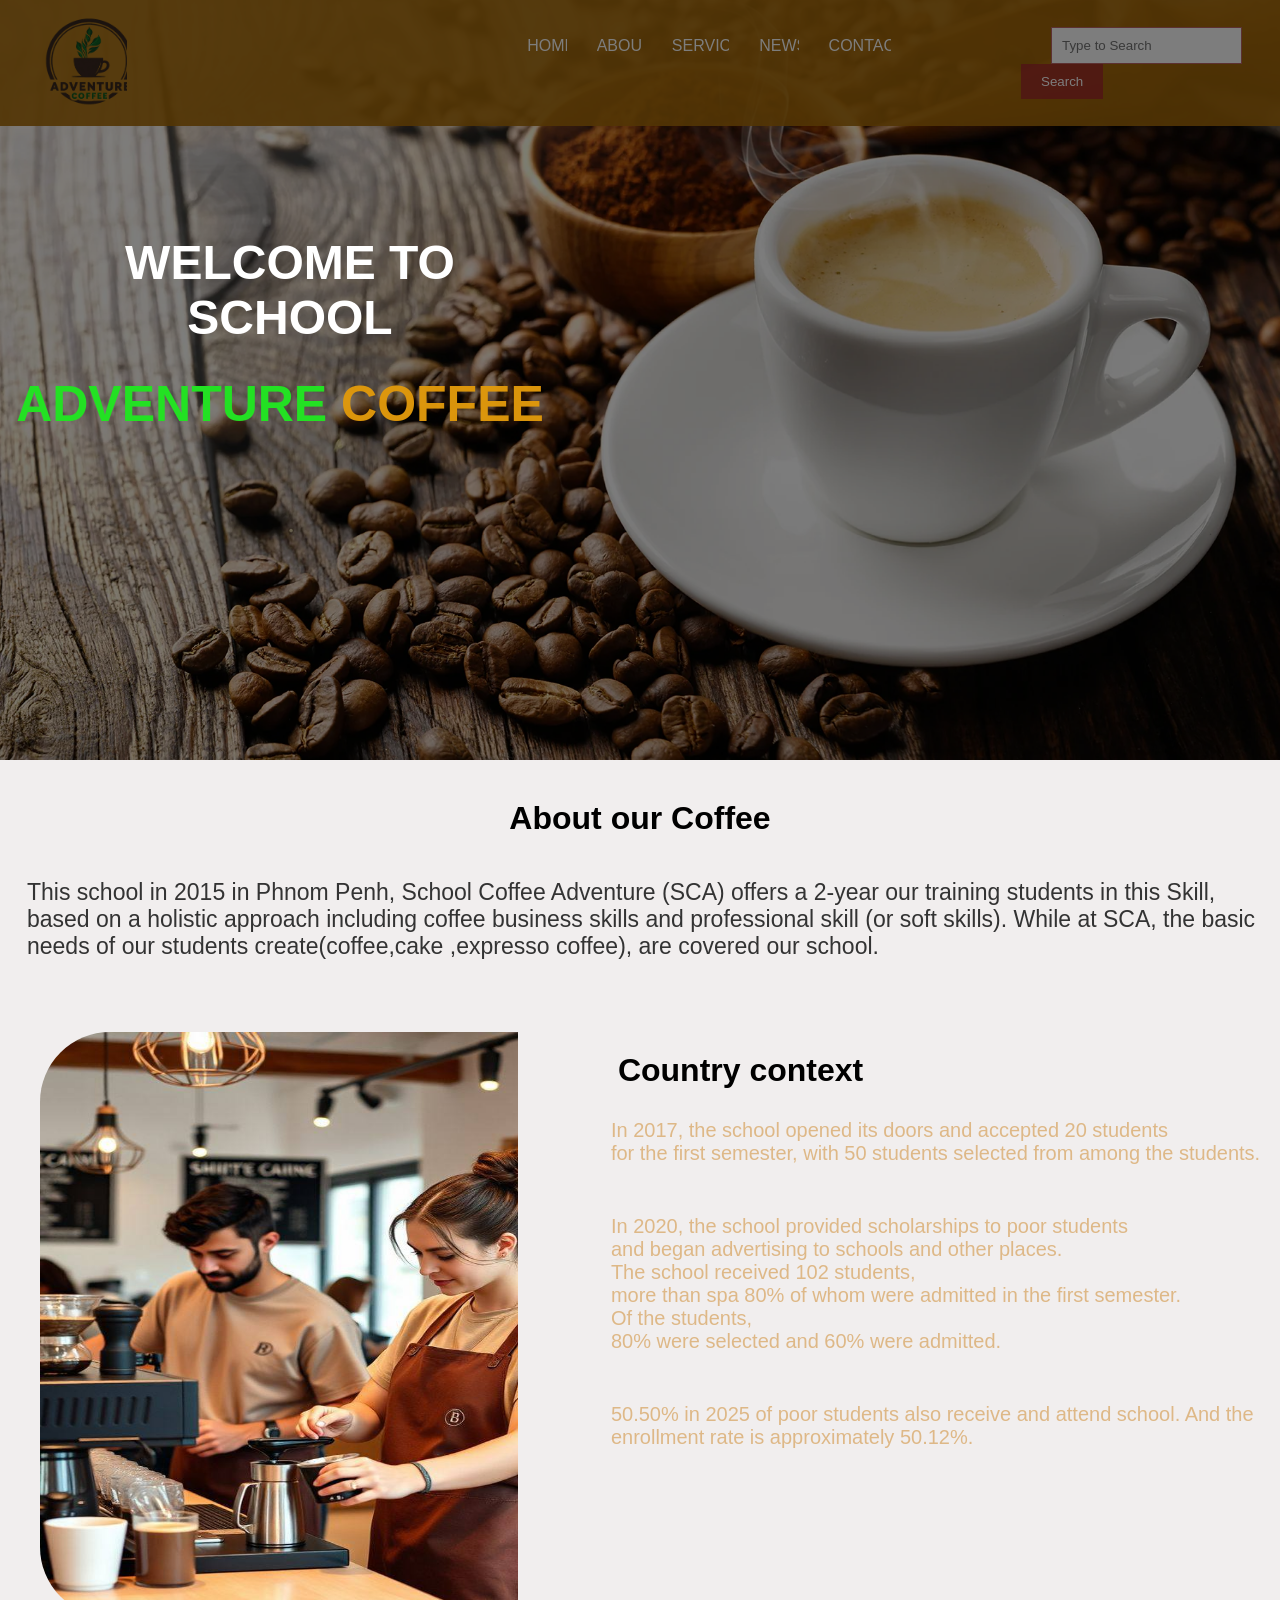
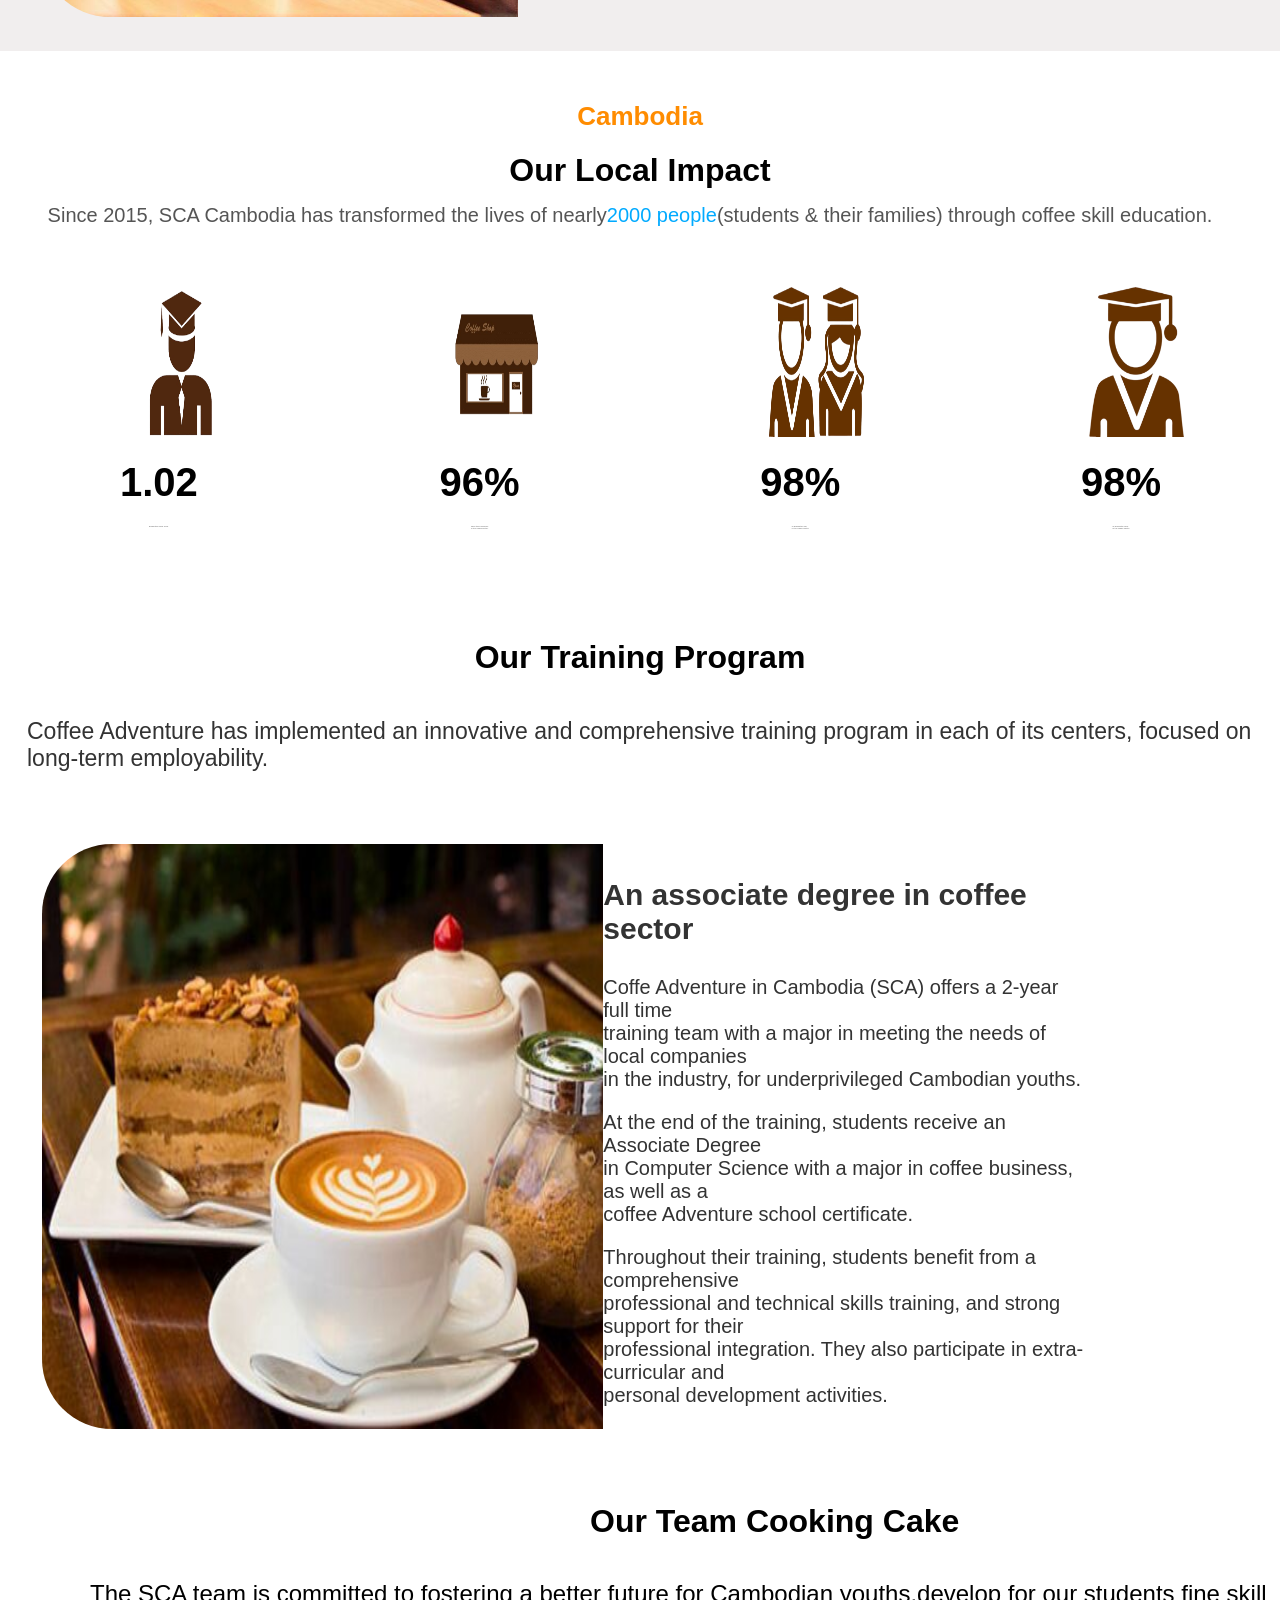
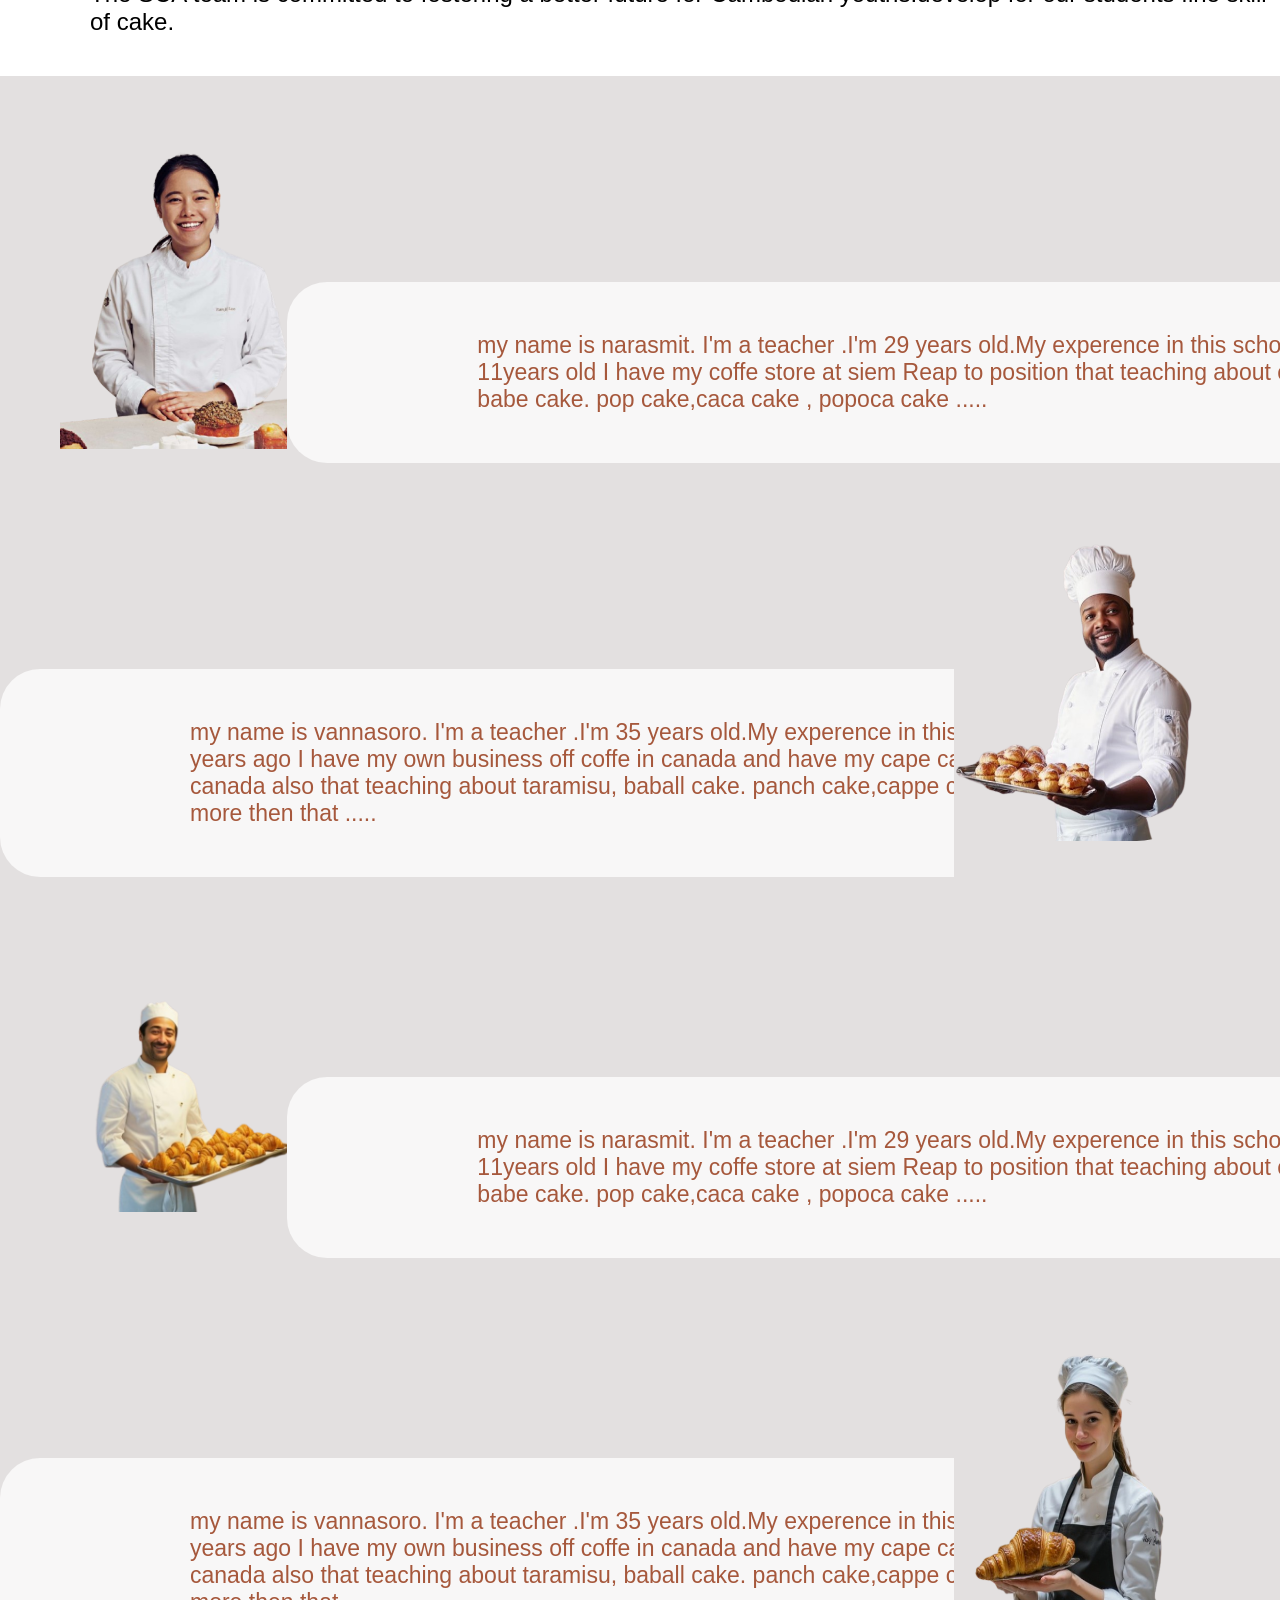
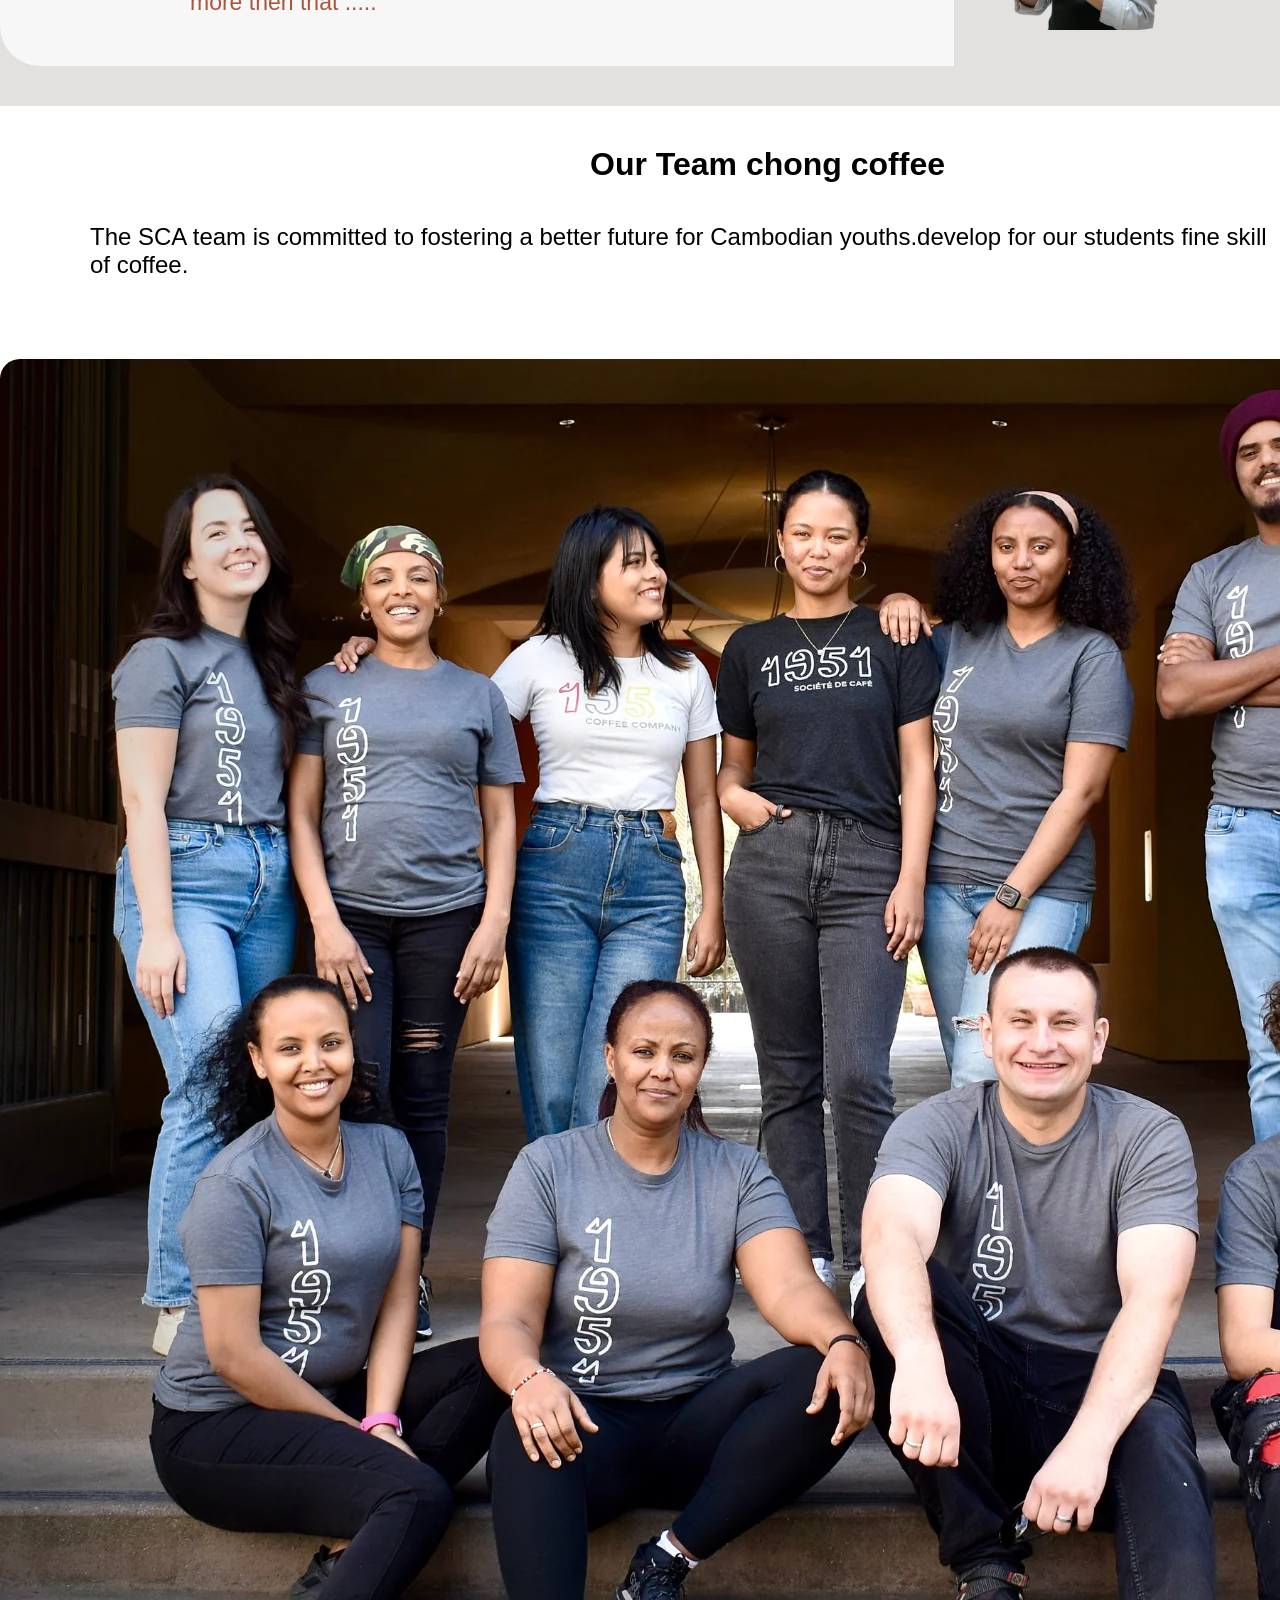
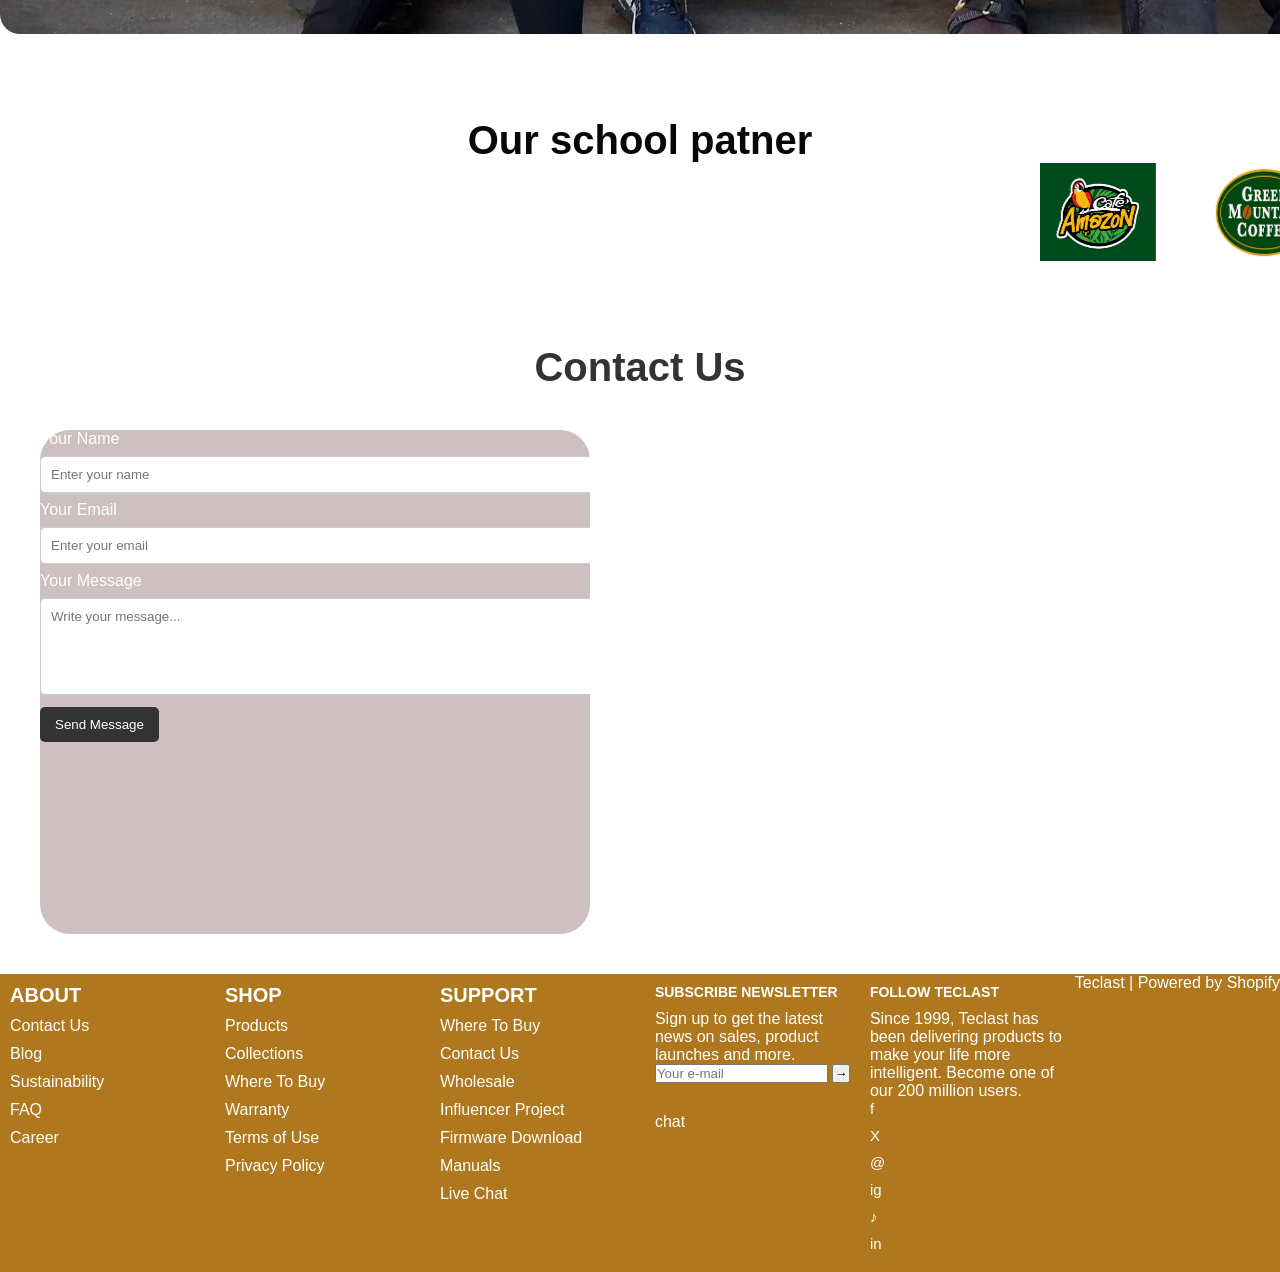
==== index.html @ 0725e634 "hello" ====
<!DOCTYPE html>
<html lang="en">

<head>
    <title>HOME</title>
    <link rel="stylesheet" href="/css/accessories.css">
    <link href='./css/style.css' rel='stylesheet'>
    <link rel="stylesheet" href="./css/style.css">
</head>

<body>
    <div class="head-container">
        <div class="head-one">
            <img src="./img/download (2).png" alt="TecLast Logo">
        </div>
        <div class="head-two">
            <div class="a">
                <a href="/index.html">HOME</a>
                <a href="/about.html">ABOUT</a>
                <a href="/service.html">SERVICE</a>
                <a href="/suport.html">NEWS</a>
                <a href="/about-us.html">CONTACT</a>

            </div>
            <div class="all">
                <div class="search">
                    <input type="text" placeholder="Type to Search">
                    <button>Search</button>
                </div>
            </div>
        </div>

        <div class="head-three">
            <i class='bx bx-search'></i>
        </div>
    </div>
    <div class="main-container">
        <div class="inchs">
            <div class="paragraph">
                <div class="school">
                    <h3>WELCOME TO SCHOOL</h3>
                </div>
                <div class="adventure">
                    <h3 style="font-size: 99.99%;">ADVENTURE <span
                            style="color: rgba(223, 152, 11, 0.974);">COFFEE</span>
                        
                        </h3>
                </div>

            </div>

        </div>

    </div>
    </div>
    <div class="body-containers">

    </div>
    <div class="body-two">
        <div class="body-image">

            <div class="control">
                <div class="plus">
                    <h1>About our Coffee</h1>
                </div>
                <div class="text-main">
                    <p>This school in 2015 in Phnom Penh, School Coffee Adventure (SCA) offers a 2-year our
                        training students in this Skill, based on a holistic approach including coffee business
                        skills and
                        professional skill (or soft skills). While at SCA, the basic needs of our students
                        create(coffee,cake ,expresso coffee), are covered our school.</p>
                </div>
                <div class="all-text">
                    <div class="control-pic">

                        <img src="./img/coffee.jpg" alt="">
                    </div>
                    <div class="text-left">
                        <h1>Country context</h1>
                        <p>In 2017, the school opened its doors and accepted 20 students <br>for the first semester,
                            with 50 students selected from among the students.</p>
                        <div class="text-1">
                            <p>In 2020, the school provided scholarships to poor students <br>and began advertising
                                to schools and other places. <br> The school received 102 students,<br> more than
                                spa 80% of whom were admitted in the first semester. <br> Of the students, <br> 80%
                                were selected and 60% were admitted.</p>
                        </div>
                        <div class="text-2">
                            <p>50.50% in 2025 of poor students also receive and attend school. And the enrollment
                                rate is approximately 50.12%.</p>
                        </div>
                    </div>

                </div>

            </div>
        </div>

    </div>
    <div class="impact-section">

        <h2>Cambodia</h2>
        <h1>Our Local Impact</h1>
        <p>Since 2015, SCA Cambodia has transformed the lives of nearly <span style="color:#00aaff;">2000
                people</span>
            (students & their families) through coffee skill education.</p>

        <div class="impact-grid">
            <div class="impact-box">
                <img src="./img/image.png" alt="Graduates">
                <h3>1.02</h3>
                <p>graduates since 2015.</p>
            </div>

            <div class="impact-box">

                <img src="./img/image copy.png" alt="IT">
                <h3>96%</h3>
                <p> open their business <br> in the coffee sector.</p>
            </div>
            <div class="impact-box">
                <img src="./img/image copy 3.png" alt="IT">
                <h3>98%</h3>
                <p>of graduates skill <br> in the coffee sector.</p>
            </div>
            <div class="impact-box">
                <img src="./img/image copy 4.png" alt="IT">
                <h3>98%</h3>
                <p>of graduates work <br> in the coffee sector.</p>
            </div>




        </div>

    </div>

    <div class="body-image">

        <div class="control">
            <div class="plus">
                <h1>Our Training Program</h1>
            </div>
            <div class="text-main">
                <p>Coffee Adventure has implemented an innovative and comprehensive training
                    program in each of its centers, focused on long-term employability.</p>
            </div>
            <div class="all-text">
                <div class="control-pic">

                    <img src="./img/image copy 5.png" alt="">
                </div>
                <div class="text-lef">
                    <h1>An associate degree in coffee sector</h1>
                    <p>Coffe Adventure in Cambodia (SCA) offers a 2-year full time <br> training team with a major in
                        meeting the needs of local companies <br> in the industry, for underprivileged Cambodian youths.
                    </p>
                    <div class="text-1">
                        <p>At the end of the training, students receive an Associate Degree <br> in Computer Science
                            with a major in coffee business, as well as a <br>coffee Adventure school certificate.</p>
                    </div>
                    <div class="text-2">
                        <p>Throughout their training, students benefit from a comprehensive <br> professional and
                            technical skills training, and strong support for their <br> professional integration. They
                            also participate in extra-curricular and <br> personal development activities.</p>
                    </div>
                </div>

            </div>

        </div>
    </div>
    <div class="section">

        <div class="ttt">
            <h1>Our Team Cooking Cake</h1>

            <p>The SCA team is committed to fostering a better future for Cambodian youths.develop for our students fine
                skill of cake.</p>
        </div>
    </div>

    <div class="all-team-1">

        <div class="section">
            <div class="img-wrapper">
                <img src="./img/image copy 7.png" alt="">
            </div>
            <div class="text-wrapper">
                <p>
                    my name is narasmit. I'm a teacher .I'm 29 years old.My experence in this school is 11years old I
                    have my coffe store at siem Reap to position that teaching about caramell, babe cake. pop cake,caca
                    cake , popoca cake .....
            </div>
        </div>

        <div class="section reverse">
            <div class="img-wrappr">
                <img src="./img/image copy 6.png" alt="">
            </div>
            <div class="text-wrapper">
                <p>
                    my name is vannasoro. I'm a teacher .I'm 35 years old.My experence in this school is 10 years ago I
                    have my own business off coffe in canada and have my cape cake shop in canada also that teaching
                    about taramisu, baball cake. panch cake,cappe cake ,and more then that .....
            </div>
        </div>
        <div class="section">
            <div class="img-wrapper">
                <img src="./img/image copy 9.png" alt="">
            </div>
            <div class="text-wrapper">
                <p>
                    my name is narasmit. I'm a teacher .I'm 29 years old.My experence in this school is 11years old I
                    have my coffe store at siem Reap to position that teaching about caramell, babe cake. pop cake,caca
                    cake , popoca cake .....
            </div>
        </div>

        <div class="section reverse">
            <div class="img-wrappr">
                <img src="./img/image copy 11.png" alt="">
            </div>
            <div class="text-wrapper">
                <p>
                    my name is vannasoro. I'm a teacher .I'm 35 years old.My experence in this school is 10 years ago I
                    have my own business off coffe in canada and have my cape cake shop in canada also that teaching
                    about taramisu, baball cake. panch cake,cappe cake ,and more then that .....
            </div>
        </div>

    </div>
    <div class="section">

        <div class="ttt">
            <h1>Our Team chong coffee</h1>

            <p>The SCA team is committed to fostering a better future for Cambodian youths.develop for our students fine
                skill of coffee.</p>
        </div>

    </div>

    <div class="impact-bo">
        <img src="./img/image copy 17.png" alt="Salary">

    </div>
    <div class="caption">
        <h1>Our school patner</h1>
        <marquee direction="left" scrollamount="5" behavior="scroll">
           <div class="image">

               <img src="./img/amazon logo.png" alt="">
               <img src="./img/green.png" alt="">
               <img src="./img/gavalia.png" alt="">
               <img src="./img/costa logo.png" alt="">
               <img src="./img/comunity.png" alt="">
               <img src="./img/fresh.png" alt="">
               <img src="./img/nast coffee.png" alt="">
               <img src="./img/logo star b.png" alt="">
           </div>
        </marquee>
        <div class="contact">

            <h1>Contact Us</h1>
            <div class="contact-container">

                <!-- Contact Form -->
                <form>
                    <label for="name">Your Name</label>
                    <input type="text" id="name" placeholder="Enter your name" required>

                    <label for="email">Your Email</label>
                    <input type="email" id="email" placeholder="Enter your email" required>

                    <label for="message">Your Message</label>
                    <textarea id="message" rows="5" placeholder="Write your message..." required></textarea>

                    <button type="submit">Send Message</button>
                    
                </form>
                <div class="map">
                        <iframe
                            src="https://www.google.com/maps/embed?pb=!1m18!1m12!1m3!1d3902.599874508468!2d104.88853591533453!3d11.556373091787085!2m3!1f0!2f0!3f0!3m2!1i1024!2i768!4f13.1!3m3!1m2!1s0x3109513ffbbf69ad%3A0x3b9b1f0c33e60e61!2sPhnom%20Penh%2C%20Cambodia!5e0!3m2!1sen!2skh!4v1696000000000!5m2!1sen!2skh"
                            allowfullscreen="" loading="lazy">
                        </iframe>
                    </div>

                <!-- Google Map -->

            </div>
        </div>
        

        <!-- Footer -->
        <footer class="footer">
            <div class="footer-column">
                <h3 style="font-size: 20px;">ABOUT</h3>
                <a href="#" style="font-size: 16px;">Contact Us</a>
                <a href="#" style="font-size: 16px;">Blog</a>
                <a href="#" style="font-size: 16px;">Sustainability</a>
                <a href="#" style="font-size: 16px;">FAQ</a>
                <a href="#" style="font-size: 16px;">Career</a>
            </div>
            <div class="footer-column">
                <h3 style="font-size: 20px;">SHOP</h3>
                <a href="#" style="font-size: 16px;">Products</a>
                <a href="#" style="font-size: 16px;">Collections</a>
                <a href="#" style="font-size: 16px;">Where To Buy</a>
                <a href="#" style="font-size: 16px;">Warranty</a>
                <a href="#" style="font-size: 16px;">Terms of Use</a>
                <a href="#" style="font-size: 16px;">Privacy Policy</a>
            </div>
            <div class="footer-column">
                <h3 style="font-size: 20px;">SUPPORT</h3>
                <a href="#" style="font-size: 16px;">Where To Buy</a>
                <a href="#" style="font-size: 16px;">Contact Us</a>
                <a href="#" style="font-size: 16px;">Wholesale</a>
                <a href="#" style="font-size: 16px;">Influencer Project</a>
                <a href="#" style="font-size: 16px;">Firmware Download</a>
                <a href="#" style="font-size: 16px;">Manuals</a>
                <a href="#" style="font-size: 16px;">Live Chat</a>
            </div>
            <div class="footer-column newsletter">
                <h3>SUBSCRIBE NEWSLETTER</h3>
                <p>Sign up to get the latest news on sales, product launches and more.</p>
                <input type="email" placeholder="Your e-mail">
                <button>→</button>
                <div class="chat-button" style="margin-top: 30px;">chat</div>
            </div>
            <div class="footer-column">
                <h3>FOLLOW TECLAST</h3>
                <p>Since 1999, Teclast has been delivering products to make your life more intelligent. Become one of
                    our
                    200 million users.</p>
                <div class="social-icons">
                    <a href="#">f</a>
                    <a href="#">X</a>
                    <a href="#">@</a>
                    <a href="#">ig</a>
                </div>
                <div class="social-icons">
                    <a href="#">♪</a>
                    <a href="#">in</a>
                </div>
            </div>
            <div class="powered-by">Teclast | Powered by Shopify</div>
        </footer>

    </div>




</body>

</html>
---- css/style.css ----
* {
    margin: 0;
    padding: 0;
    font-family: Arial, Helvetica, sans-serif;
    overflow-x: hidden;
}

body {
    /* height: 600vh; */
    color: #fff;
}

.head-container {
    background-color: rgba(168, 108, 10, 0.918);
    height: 14vh;
    width: 100%;
    display: flex;
    justify-content: space-between;
    align-items: center;
    flex-direction: row;
    position: fixed;
    z-index: 1;
}

.head-one img {
    height: 90px;

    margin-left: 40px;
}

.search {
    /* display: flex;
    justify-content: flex-end; */
    margin-left: 100px;


}

.search input {
    padding: 10px;
    margin-left: 30px;
    border: 1px solid rgba(165, 42, 42, 0.726);
    /* outline: none; */

}

.search button {
    background: rgba(165, 42, 42, 0.815);
    border: none;
    padding: 10px 20px;
    cursor: pointer;
    color: white;

}


.head-two {
    /* margin-right: 200px; */
    display: flex;
    justify-content: center;

}

.a {
    display: flex;
    justify-content: center;
    margin-top: 10px;
    margin-left: 400px;


}

.head-two a {
    text-decoration: none;
    margin-right: 30px;
    color: white;
    font-size: 16px;
    display: flex;

}


.main-container {
    background: url('/img/image\ copy\ 2.png') no-repeat center center/cover;
    height: 17%;
    display: flex;
    flex-direction: column;
    justify-content: center;
    align-items: center;
    color: white;
    text-align: center;
    position: relative;
}

.main-container::before {
    content: '';
    position: absolute;
    top: 0;
    left: 0;
    width: 100%;
    height: 100%;
    background-color: rgba(0, 0, 0, 0.508);
    /* Dark overlay with 50% opacity */
    z-index: 1;
}

.main-container>* {
    position: relative;
    z-index: 2;
    /* Ensure text stays above the overlay */
}

.adventure {

    color: rgb(35, 225, 35);
    margin-bottom: 300px;
    margin-right: 45pc;
}

.school h3 {
    color: white;
    padding: 30px;
    margin-right: 700px;
    margin-top: 16%;
    font-size: 48px;
}

.plus h1 {
    color: black;
    display: flex;
    justify-content: center;
    padding: 40px;
}

.control-pic img {
    margin-left: 2%;
}

.text-main {
    font-size: 20px;
    color: #333;
    margin-left: 25px;
    padding: 2px;
    display: flex;
    justify-content: center;
    font-size: 23px;
}

.all-text {
    display: flex;
    justify-content: space-between;

}


.body-containers {
    color: rgb(170, 43, 43);
    display: flex;
    justify-content: center;
    align-items: center;
    flex-direction: column;
    background-color: #b9afa781;
}

/*  */

.inchs {
    font-size: 50px;
    font-weight: bold;
    margin-bottom: 3vh;
}

.body-two {
    display: flex;
    gap: 30px;
    width: 100%;
    background-color: rgb(241, 238, 238);

}

.body-image img {
    height: 65vh;
    width: 70vh;
    padding: 30px;
    margin-right: 60px;
    border-radius: 100px;

}

.all-text {
    margin-top: 40px;
}

.text-left {
    margin-top: 50px;
}

.text-left p {
    color: burlywood;
    display: flex;
    margin-left: 93px;
    margin-top: 30px;
    font-size: 20px;
}

.text-left h1 {
    color: black;
    margin-left: 100px;
}

.text-1 {
    margin-top: 20px;
}

.text-2 {
    margin-top: 20px;
}

h2 {
    text-align: center;
    font-size: 28px;
    font-weight: bold;
    color: #c49b63;
    margin-bottom: 30px;
}

.impact-box img {
    width: 40%;
    height: 150px;
    margin-left: 87px;
    margin-top: 40px;


}

.impact-section {
    padding: 50px 20px;
}

.impact-section h2 {
    color: #ff8c00;
    font-size: 26px;
    margin-bottom: 5px;
}

.impact-section h1 {
    font-size: 32px;
    margin-bottom: 15px;
    color: black;
    display: flex;
    justify-content: center;
    margin-top: 20px;
}

.impact-section p {
    display: flex;
    justify-content: center;
    color: #555;
    font-size: 20px;
    margin-top: 10px;
    margin-right: 20px;
}

.impact-grid {
    display: grid;
    grid-template-columns: repeat(auto-fit, minmax(180px, 1fr));
    gap: 43px;

}


.impact-box {
    padding: 20px;
}

/* .impact-box img {
    width: 40px;
    margin-bottom: 10px;
} */

.impact-box h3 {
    font-size: 70px;
    margin: 0;
    color: black;
    font-size: 40px;
    display: flex;
    justify-content: center;
    margin-top: 19px;

}

.impact-box p {

    font-size: 19px;
    color: #666;
    gap: 50%;
    margin-left: 20px;
    font-size: 2px;
    margin-top: 20px;
}

.text-lef {
    /* background-color: black; */
    margin-right: 15%;
    margin-top: 5%;
    color: #333;
    font-size: 20px;
}

.text-lef h1 {

    color: #333;
    font-size: 30px;
    margin-bottom: 30px;

}

.section h1 {
    color: black;
    margin-left: 590px;

}



.ttt p {
    color: black;
    margin-top: 40px;
    font-size: 24px;
    margin-left: 90px;


}

.all-team-1 {
    background-color: #ccc7c78b;
}

.img-wrapper img {
    width: 250px;
    height: 400px;
    margin-left: 40px;
    /* background-color: palevioletred; */
}

.img-wrappr img {
    width: 250px;
    height: 300px;
    margin-right: 90px;
    /* background-color: #800d0d; */
}




.section {
    display: flex;
    align-items: center;
    margin: 40px 0;
    /* default: image left, text right */
}

.section.reverse {
    flex-direction: row-reverse;
}

.section .img-wrapper img {
    flex: 1;
    padding: 20px;

}

.section .img-wrapper img {
    /* max-width: 100%; */
    height: auto;
    display: block;
    border-radius: 8px;
}

.section .text-wrapper p {
    /* flex: 2; */
    padding: 50px;
    padding-left: 190px;
    background-color: rgba(255, 255, 255, 0.741);
    width: 900px;
    border-radius: 40px;
    font-size: 23px;
    margin-top: 160px;
}


.section .text-wrapper p {
    /* margin: 0;
    line-height: 1.5; */
    color: #a6583c;

}

.img-wppr img {

    width: 300px;
    margin-left: 60px;
}

.img-wpper img {
    width: 300px;
}

.wrapper p {
    /* flex: 2; */
    padding: 50px;
    padding-left: 190px;
    /* background-color: rgba(128, 128, 128, 0.281); */
    width: 900px;
    border-radius: 40px;
    font-size: 23px;
    margin-top: 160px;
    color: #a6583c;
}

.img-wrappr img {
    border-radius: 30%;
    width: 80%;
}

.img-wraer img {
    border-radius: 30%;
    width: 60%;
    margin-left: 20px;
}

.img-wraper img {
    border-radius: 30%;
    width: 0%;
    margin-left: 50px;
}


#team-traning-card .card-container {
    display: grid;
    grid-template-columns: repeat(auto-fit, minmax(250px, 1fr));
    gap: 25px;
    max-width: 1100px;
    margin: auto;
}

.card {
    background: #fff;
    border-radius: 16px;
    overflow: hidden;
    box-shadow: 0 5px 15px rgba(0, 0, 0, 0.1);
    text-align: center;
    transition: transform 0.25s ease, box-shadow 0.25s ease;
}


.impact-bo img {
    /* width: 90%; */
    /* height: 5%; */
    /* margin-left: 25%; */
    border-radius: 20px;
    margin-top: 40px;

}

.impact-bo img:hover {

    transform: translateY(-4px);
    box-shadow: 0 10px 25px rgba(0, 0, 0, 0.15);
}

.caption h1 {
    color: #070707;
    font-size: 40px;
    display: flex;
    justify-content: center;
    margin-top: 80px;

}

.caption img {
    width: 170px;
    gap: 0px;

}
.image{
    display: flex;
    gap: 50px;

}

/* Contact Section */

/* Contact Section */
.contact {
    background:white;
    /* padding: 40px 20px; */
    text-align: center;
}

.contact h1 {
    margin-bottom: 40px;
    color: #333;
    
}

.contact-container {
    display: flex;
    flex-wrap: wrap;
    justify-content: center;
    gap: 80px;
    /* max-width: 1000px; */
    margin: auto;
}

/* Contact Form */
.contact form {
    flex: 1;
    min-width: 380px;
    max-width: 550px;
    text-align: left;
    background: #cec0c0;
    border-radius: 30px;
    margin-left: 40px;

}

.contact input,
.contact textarea {
    width: 100%;
    padding: 10px;
    margin: 8px 0;
    border: 1px solid #ccc;
    border-radius: 5px;
}

.contact button {
    background: #333;
    color: #fff;
    padding: 10px 15px;
    border: none;
    border-radius: 5px;
    cursor: pointer;
}

.contact button:hover {
    background: #555;
}

/* Map */
.map {
    flex: 1;
    min-width: 280px;
    /* max-width: 450px; */
}

.map iframe {
    width: 100%;
    height: 500px;
    border: none;
    border-radius: 9px;
}

.footer {
    background-color: rgba(168, 108, 10, 0.918);
    color: #fff;
    margin-top: 40px;
    display: flex;
    justify-content: space-around;
    flex-wrap: wrap;
    font-family: Arial, sans-serif;
}

.footer-column {
    flex: 1;
    min-width: 150px;
    margin: 10px;
}

.footer-column h3 {
    font-size: 14px;
    margin-bottom: 10px;
}

.footer-column a {
    display: block;
    color: #fff;
    text-decoration: none;
    font-size: 15px;
    margin-bottom: 10px;
}

.footer-column a:hover {
    color: #a6583c;
}
---- css/style.css ----
* {
    margin: 0;
    padding: 0;
    font-family: Arial, Helvetica, sans-serif;
    overflow-x: hidden;
}

body {
    /* height: 600vh; */
    color: #fff;
}

.head-container {
    background-color: rgba(168, 108, 10, 0.918);
    height: 14vh;
    width: 100%;
    display: flex;
    justify-content: space-between;
    align-items: center;
    flex-direction: row;
    position: fixed;
    z-index: 1;
}

.head-one img {
    height: 90px;

    margin-left: 40px;
}

.search {
    /* display: flex;
    justify-content: flex-end; */
    margin-left: 100px;


}

.search input {
    padding: 10px;
    margin-left: 30px;
    border: 1px solid rgba(165, 42, 42, 0.726);
    /* outline: none; */

}

.search button {
    background: rgba(165, 42, 42, 0.815);
    border: none;
    padding: 10px 20px;
    cursor: pointer;
    color: white;

}


.head-two {
    /* margin-right: 200px; */
    display: flex;
    justify-content: center;

}

.a {
    display: flex;
    justify-content: center;
    margin-top: 10px;
    margin-left: 400px;


}

.head-two a {
    text-decoration: none;
    margin-right: 30px;
    color: white;
    font-size: 16px;
    display: flex;

}


.main-container {
    background: url('/img/image\ copy\ 2.png') no-repeat center center/cover;
    height: 17%;
    display: flex;
    flex-direction: column;
    justify-content: center;
    align-items: center;
    color: white;
    text-align: center;
    position: relative;
}

.main-container::before {
    content: '';
    position: absolute;
    top: 0;
    left: 0;
    width: 100%;
    height: 100%;
    background-color: rgba(0, 0, 0, 0.508);
    /* Dark overlay with 50% opacity */
    z-index: 1;
}

.main-container>* {
    position: relative;
    z-index: 2;
    /* Ensure text stays above the overlay */
}

.adventure {

    color: rgb(35, 225, 35);
    margin-bottom: 300px;
    margin-right: 45pc;
}

.school h3 {
    color: white;
    padding: 30px;
    margin-right: 700px;
    margin-top: 16%;
    font-size: 48px;
}

.plus h1 {
    color: black;
    display: flex;
    justify-content: center;
    padding: 40px;
}

.control-pic img {
    margin-left: 2%;
}

.text-main {
    font-size: 20px;
    color: #333;
    margin-left: 25px;
    padding: 2px;
    display: flex;
    justify-content: center;
    font-size: 23px;
}

.all-text {
    display: flex;
    justify-content: space-between;

}


.body-containers {
    color: rgb(170, 43, 43);
    display: flex;
    justify-content: center;
    align-items: center;
    flex-direction: column;
    background-color: #b9afa781;
}

/*  */

.inchs {
    font-size: 50px;
    font-weight: bold;
    margin-bottom: 3vh;
}

.body-two {
    display: flex;
    gap: 30px;
    width: 100%;
    background-color: rgb(241, 238, 238);

}

.body-image img {
    height: 65vh;
    width: 70vh;
    padding: 30px;
    margin-right: 60px;
    border-radius: 100px;

}

.all-text {
    margin-top: 40px;
}

.text-left {
    margin-top: 50px;
}

.text-left p {
    color: burlywood;
    display: flex;
    margin-left: 93px;
    margin-top: 30px;
    font-size: 20px;
}

.text-left h1 {
    color: black;
    margin-left: 100px;
}

.text-1 {
    margin-top: 20px;
}

.text-2 {
    margin-top: 20px;
}

h2 {
    text-align: center;
    font-size: 28px;
    font-weight: bold;
    color: #c49b63;
    margin-bottom: 30px;
}

.impact-box img {
    width: 40%;
    height: 150px;
    margin-left: 87px;
    margin-top: 40px;


}

.impact-section {
    padding: 50px 20px;
}

.impact-section h2 {
    color: #ff8c00;
    font-size: 26px;
    margin-bottom: 5px;
}

.impact-section h1 {
    font-size: 32px;
    margin-bottom: 15px;
    color: black;
    display: flex;
    justify-content: center;
    margin-top: 20px;
}

.impact-section p {
    display: flex;
    justify-content: center;
    color: #555;
    font-size: 20px;
    margin-top: 10px;
    margin-right: 20px;
}

.impact-grid {
    display: grid;
    grid-template-columns: repeat(auto-fit, minmax(180px, 1fr));
    gap: 43px;

}


.impact-box {
    padding: 20px;
}

/* .impact-box img {
    width: 40px;
    margin-bottom: 10px;
} */

.impact-box h3 {
    font-size: 70px;
    margin: 0;
    color: black;
    font-size: 40px;
    display: flex;
    justify-content: center;
    margin-top: 19px;

}

.impact-box p {

    font-size: 19px;
    color: #666;
    gap: 50%;
    margin-left: 20px;
    font-size: 2px;
    margin-top: 20px;
}

.text-lef {
    /* background-color: black; */
    margin-right: 15%;
    margin-top: 5%;
    color: #333;
    font-size: 20px;
}

.text-lef h1 {

    color: #333;
    font-size: 30px;
    margin-bottom: 30px;

}

.section h1 {
    color: black;
    margin-left: 590px;

}



.ttt p {
    color: black;
    margin-top: 40px;
    font-size: 24px;
    margin-left: 90px;


}

.all-team-1 {
    background-color: #ccc7c78b;
}

.img-wrapper img {
    width: 250px;
    height: 400px;
    margin-left: 40px;
    /* background-color: palevioletred; */
}

.img-wrappr img {
    width: 250px;
    height: 300px;
    margin-right: 90px;
    /* background-color: #800d0d; */
}




.section {
    display: flex;
    align-items: center;
    margin: 40px 0;
    /* default: image left, text right */
}

.section.reverse {
    flex-direction: row-reverse;
}

.section .img-wrapper img {
    flex: 1;
    padding: 20px;

}

.section .img-wrapper img {
    /* max-width: 100%; */
    height: auto;
    display: block;
    border-radius: 8px;
}

.section .text-wrapper p {
    /* flex: 2; */
    padding: 50px;
    padding-left: 190px;
    background-color: rgba(255, 255, 255, 0.741);
    width: 900px;
    border-radius: 40px;
    font-size: 23px;
    margin-top: 160px;
}


.section .text-wrapper p {
    /* margin: 0;
    line-height: 1.5; */
    color: #a6583c;

}

.img-wppr img {

    width: 300px;
    margin-left: 60px;
}

.img-wpper img {
    width: 300px;
}

.wrapper p {
    /* flex: 2; */
    padding: 50px;
    padding-left: 190px;
    /* background-color: rgba(128, 128, 128, 0.281); */
    width: 900px;
    border-radius: 40px;
    font-size: 23px;
    margin-top: 160px;
    color: #a6583c;
}

.img-wrappr img {
    border-radius: 30%;
    width: 80%;
}

.img-wraer img {
    border-radius: 30%;
    width: 60%;
    margin-left: 20px;
}

.img-wraper img {
    border-radius: 30%;
    width: 0%;
    margin-left: 50px;
}


#team-traning-card .card-container {
    display: grid;
    grid-template-columns: repeat(auto-fit, minmax(250px, 1fr));
    gap: 25px;
    max-width: 1100px;
    margin: auto;
}

.card {
    background: #fff;
    border-radius: 16px;
    overflow: hidden;
    box-shadow: 0 5px 15px rgba(0, 0, 0, 0.1);
    text-align: center;
    transition: transform 0.25s ease, box-shadow 0.25s ease;
}


.impact-bo img {
    /* width: 90%; */
    /* height: 5%; */
    /* margin-left: 25%; */
    border-radius: 20px;
    margin-top: 40px;

}

.impact-bo img:hover {

    transform: translateY(-4px);
    box-shadow: 0 10px 25px rgba(0, 0, 0, 0.15);
}

.caption h1 {
    color: #070707;
    font-size: 40px;
    display: flex;
    justify-content: center;
    margin-top: 80px;

}

.caption img {
    width: 170px;
    gap: 0px;

}
.image{
    display: flex;
    gap: 50px;

}

/* Contact Section */

/* Contact Section */
.contact {
    background:white;
    /* padding: 40px 20px; */
    text-align: center;
}

.contact h1 {
    margin-bottom: 40px;
    color: #333;
    
}

.contact-container {
    display: flex;
    flex-wrap: wrap;
    justify-content: center;
    gap: 80px;
    /* max-width: 1000px; */
    margin: auto;
}

/* Contact Form */
.contact form {
    flex: 1;
    min-width: 380px;
    max-width: 550px;
    text-align: left;
    background: #cec0c0;
    border-radius: 30px;
    margin-left: 40px;

}

.contact input,
.contact textarea {
    width: 100%;
    padding: 10px;
    margin: 8px 0;
    border: 1px solid #ccc;
    border-radius: 5px;
}

.contact button {
    background: #333;
    color: #fff;
    padding: 10px 15px;
    border: none;
    border-radius: 5px;
    cursor: pointer;
}

.contact button:hover {
    background: #555;
}

/* Map */
.map {
    flex: 1;
    min-width: 280px;
    /* max-width: 450px; */
}

.map iframe {
    width: 100%;
    height: 500px;
    border: none;
    border-radius: 9px;
}

.footer {
    background-color: rgba(168, 108, 10, 0.918);
    color: #fff;
    margin-top: 40px;
    display: flex;
    justify-content: space-around;
    flex-wrap: wrap;
    font-family: Arial, sans-serif;
}

.footer-column {
    flex: 1;
    min-width: 150px;
    margin: 10px;
}

.footer-column h3 {
    font-size: 14px;
    margin-bottom: 10px;
}

.footer-column a {
    display: block;
    color: #fff;
    text-decoration: none;
    font-size: 15px;
    margin-bottom: 10px;
}

.footer-column a:hover {
    color: #a6583c;
}
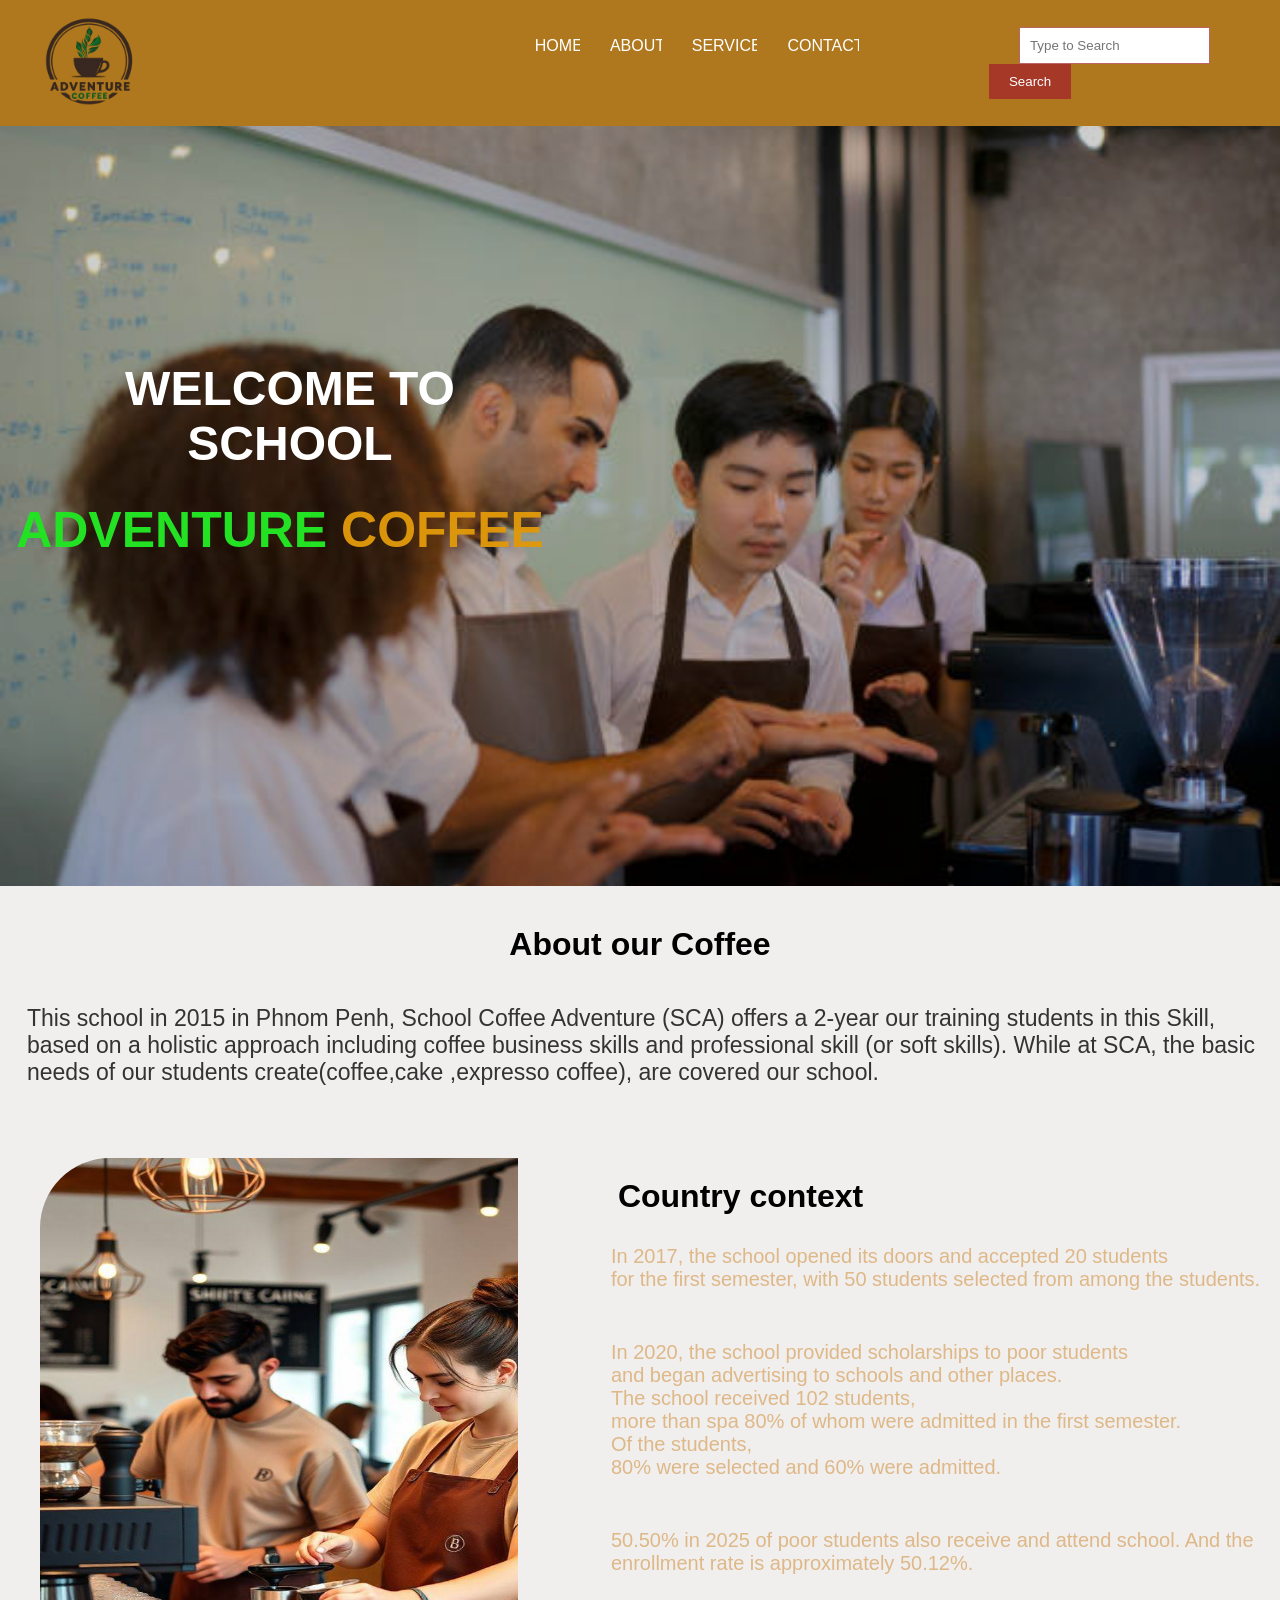
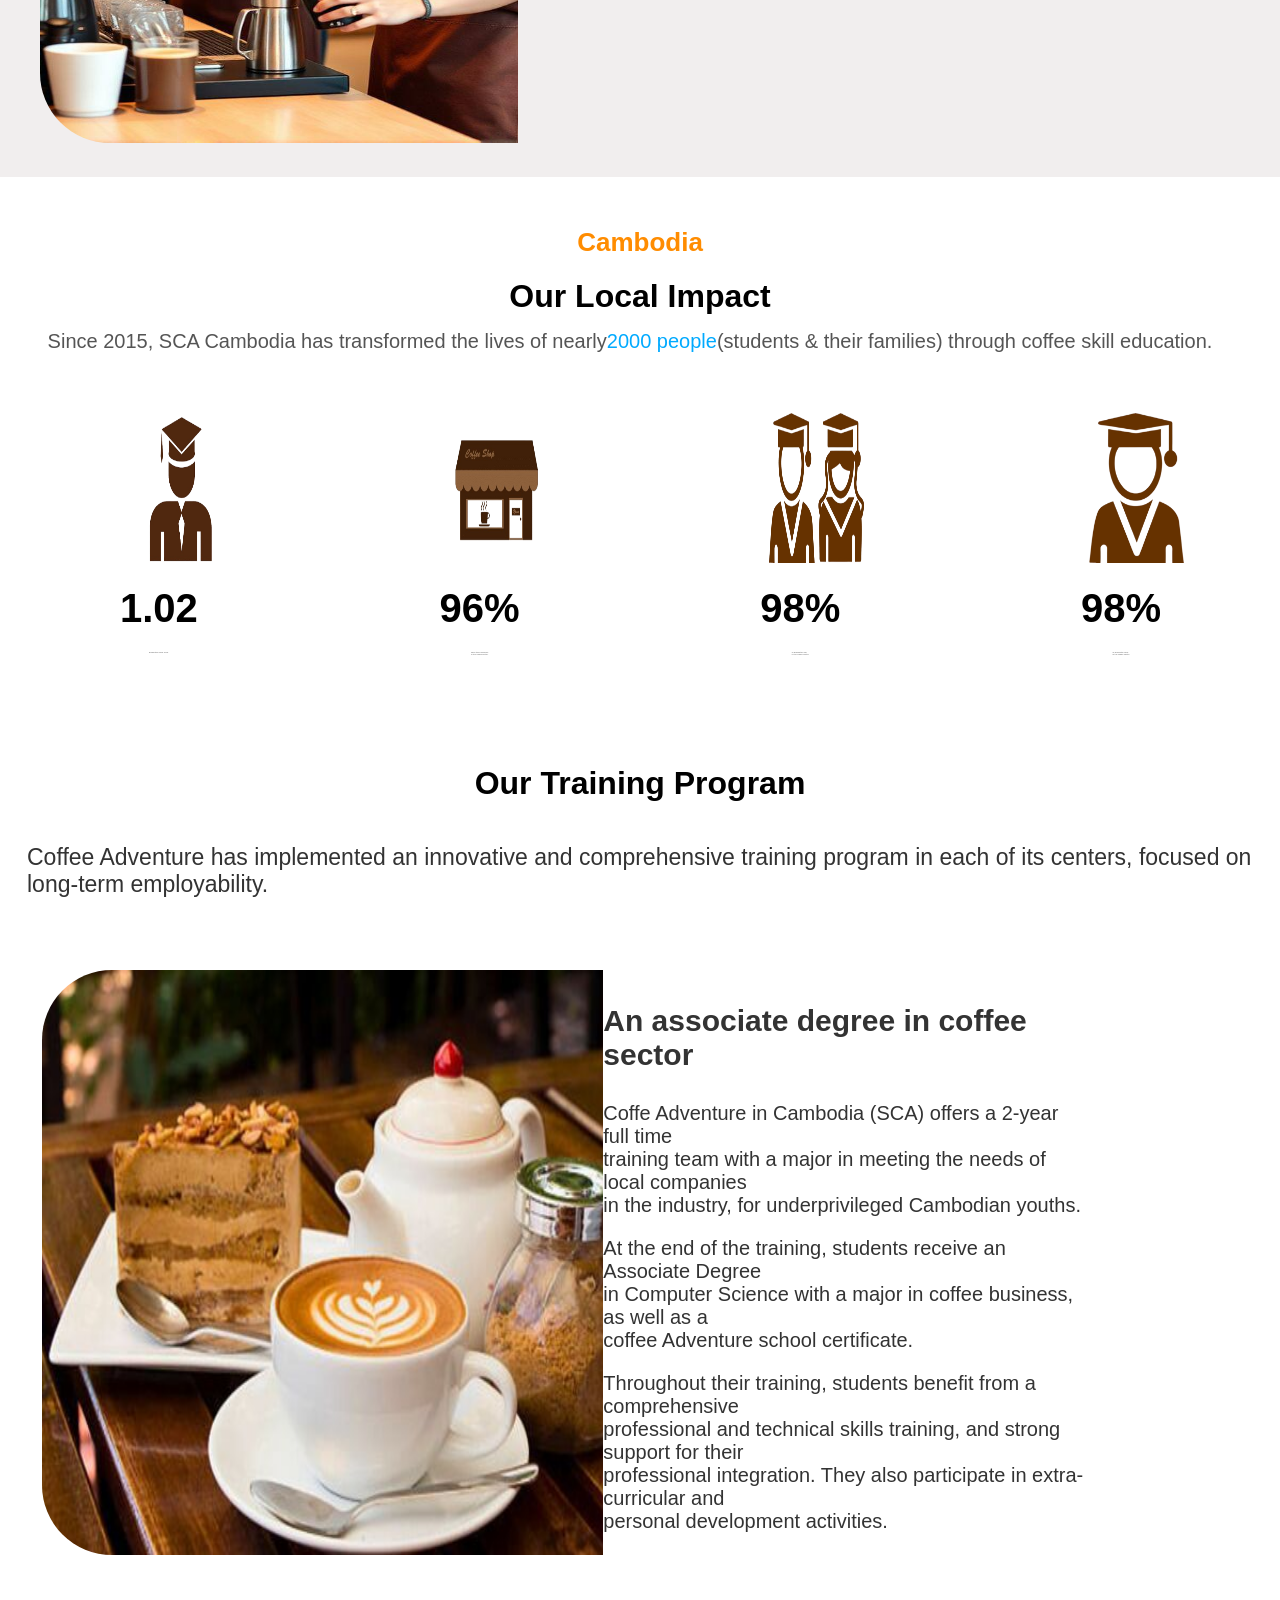
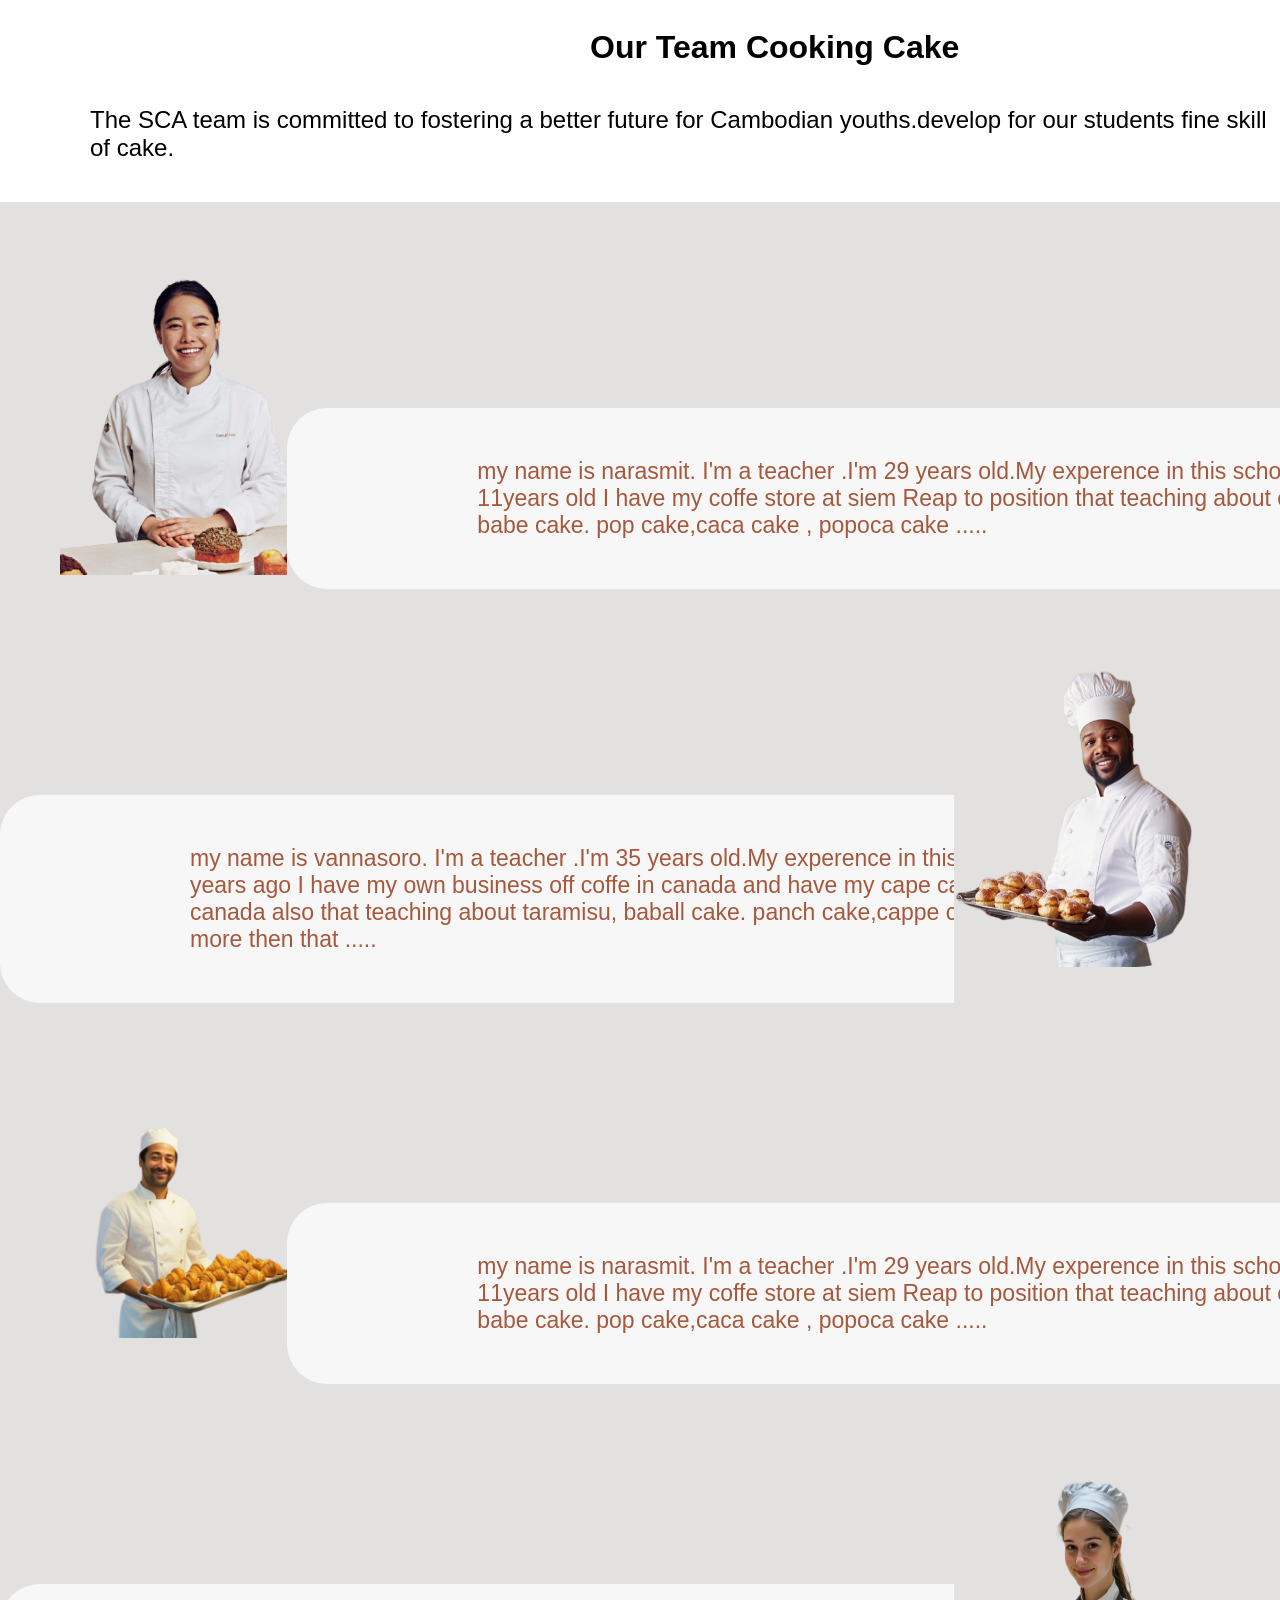
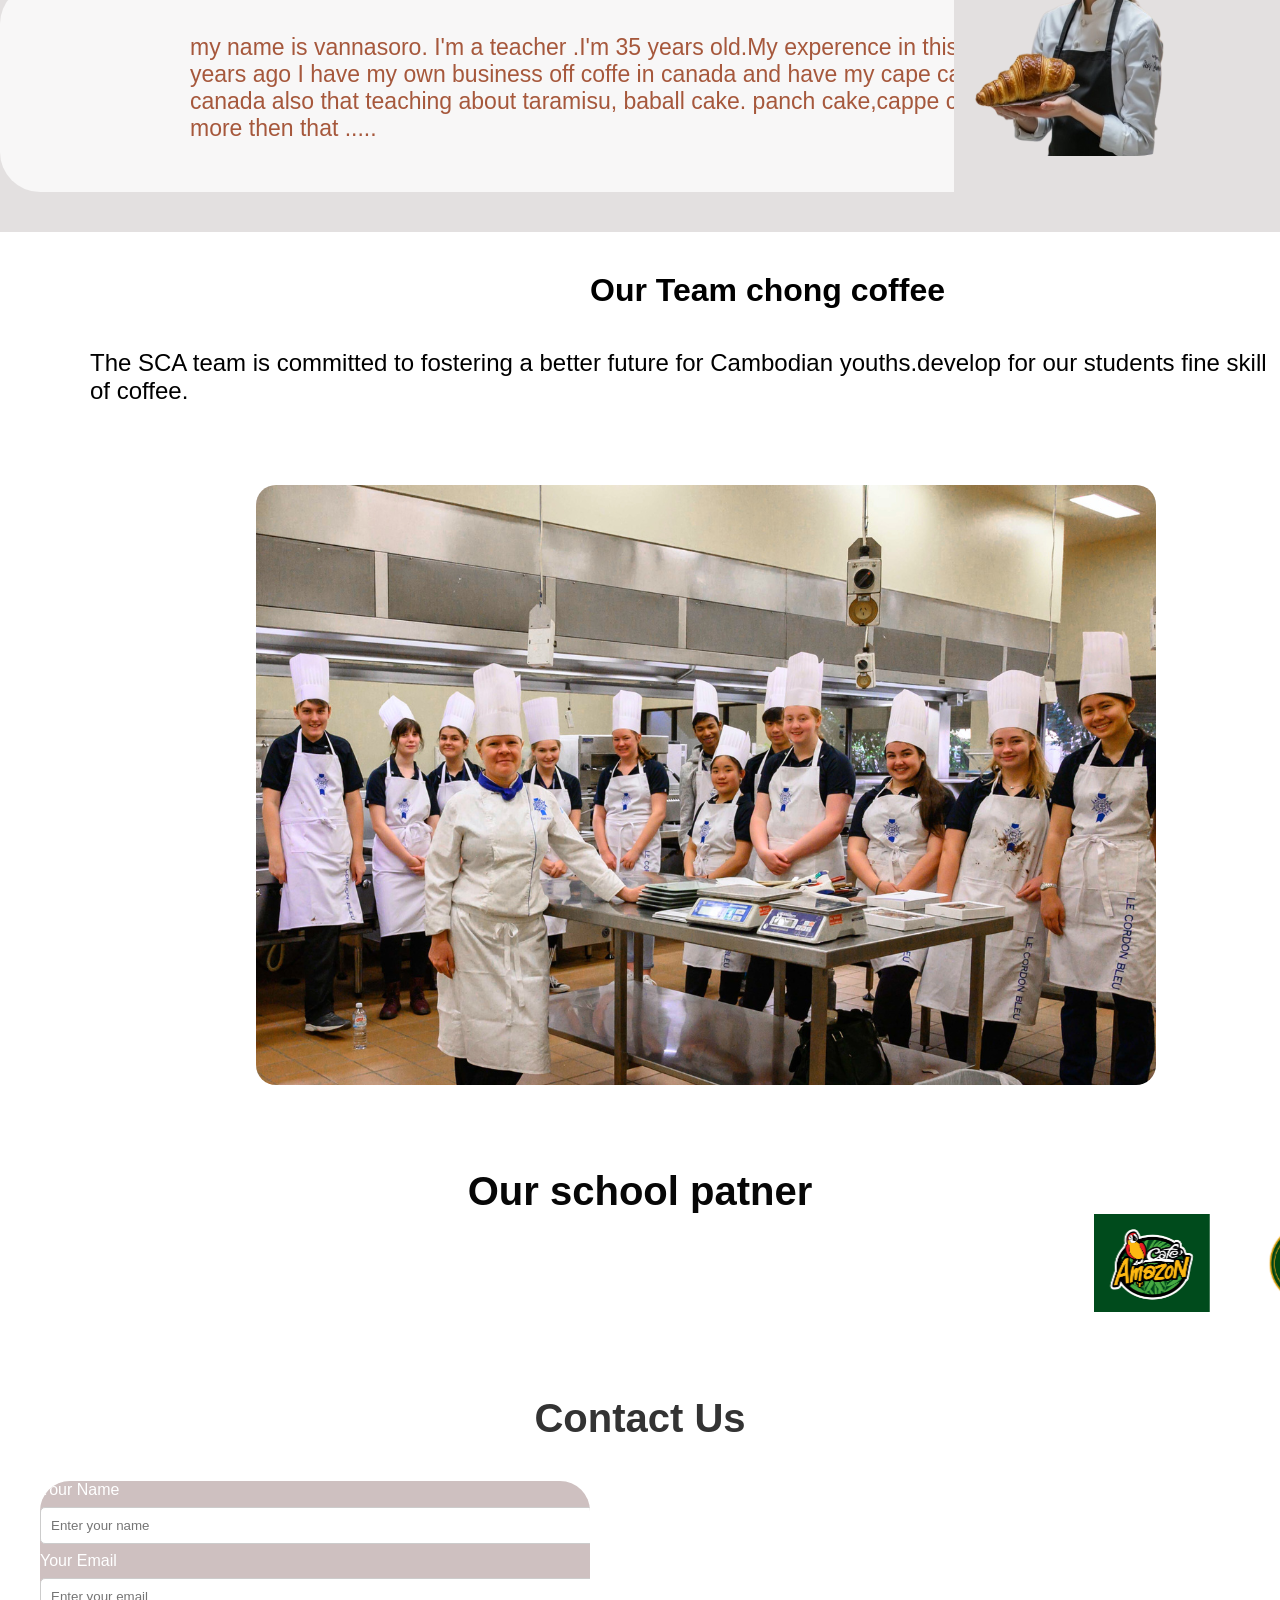
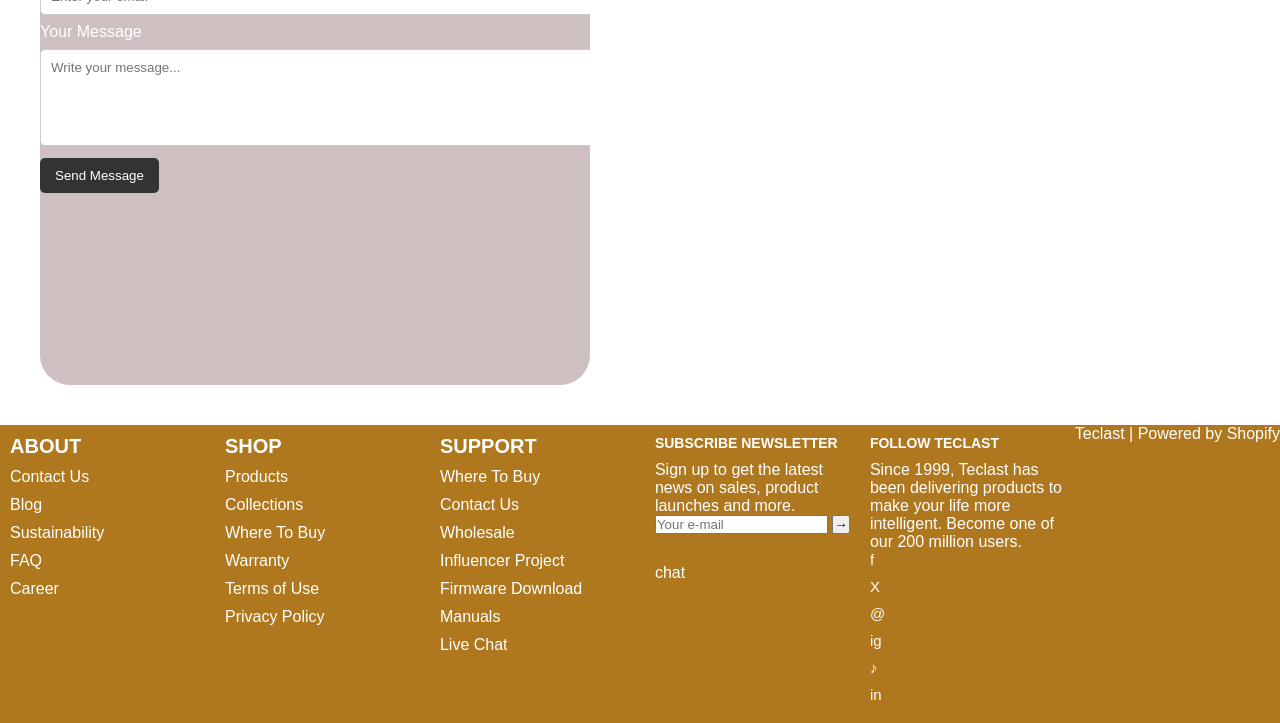
==== commit 76bba59c: "Hello" ====
--- a/index.html
+++ b/index.html
@@ -15,11 +15,10 @@
         </div>
         <div class="head-two">
             <div class="a">
-                <a href="/index.html">HOME</a>
-                <a href="/about.html">ABOUT</a>
-                <a href="/service.html">SERVICE</a>
-                <a href="/suport.html">NEWS</a>
-                <a href="/about-us.html">CONTACT</a>
+                <a href="#">HOME</a>
+                <a href="./about.html">ABOUT</a>
+                <a href="./service.html">SERVICE</a>
+                <a href="./contact.html">CONTACT</a>
 
             </div>
             <div class="all">
--- a/css/style.css
+++ b/css/style.css
@@ -18,8 +18,7 @@
     justify-content: space-between;
     align-items: center;
     flex-direction: row;
-    position: fixed;
-    z-index: 1;
+
 }
 
 .head-one img {
@@ -81,7 +80,7 @@
 
 
 .main-container {
-    background: url('/img/image\ copy\ 2.png') no-repeat center center/cover;
+    background: url(/img/about.tmg/image\ copy\ 7.png) no-repeat center center/cover;
     height: 17%;
     display: flex;
     flex-direction: column;
@@ -99,7 +98,7 @@
     left: 0;
     width: 100%;
     height: 100%;
-    background-color: rgba(0, 0, 0, 0.508);
+    background-color: rgba(0, 0, 0, 0.188);
     /* Dark overlay with 50% opacity */
     z-index: 1;
 }
@@ -457,7 +456,7 @@
 .impact-bo img {
     /* width: 90%; */
     /* height: 5%; */
-    /* margin-left: 25%; */
+    margin-left: 20%;
     border-radius: 20px;
     margin-top: 40px;
 
--- a/css/style.css
+++ b/css/style.css
@@ -18,8 +18,7 @@
     justify-content: space-between;
     align-items: center;
     flex-direction: row;
-    position: fixed;
-    z-index: 1;
+
 }
 
 .head-one img {
@@ -81,7 +80,7 @@
 
 
 .main-container {
-    background: url('/img/image\ copy\ 2.png') no-repeat center center/cover;
+    background: url(/img/about.tmg/image\ copy\ 7.png) no-repeat center center/cover;
     height: 17%;
     display: flex;
     flex-direction: column;
@@ -99,7 +98,7 @@
     left: 0;
     width: 100%;
     height: 100%;
-    background-color: rgba(0, 0, 0, 0.508);
+    background-color: rgba(0, 0, 0, 0.188);
     /* Dark overlay with 50% opacity */
     z-index: 1;
 }
@@ -457,7 +456,7 @@
 .impact-bo img {
     /* width: 90%; */
     /* height: 5%; */
-    /* margin-left: 25%; */
+    margin-left: 20%;
     border-radius: 20px;
     margin-top: 40px;
 
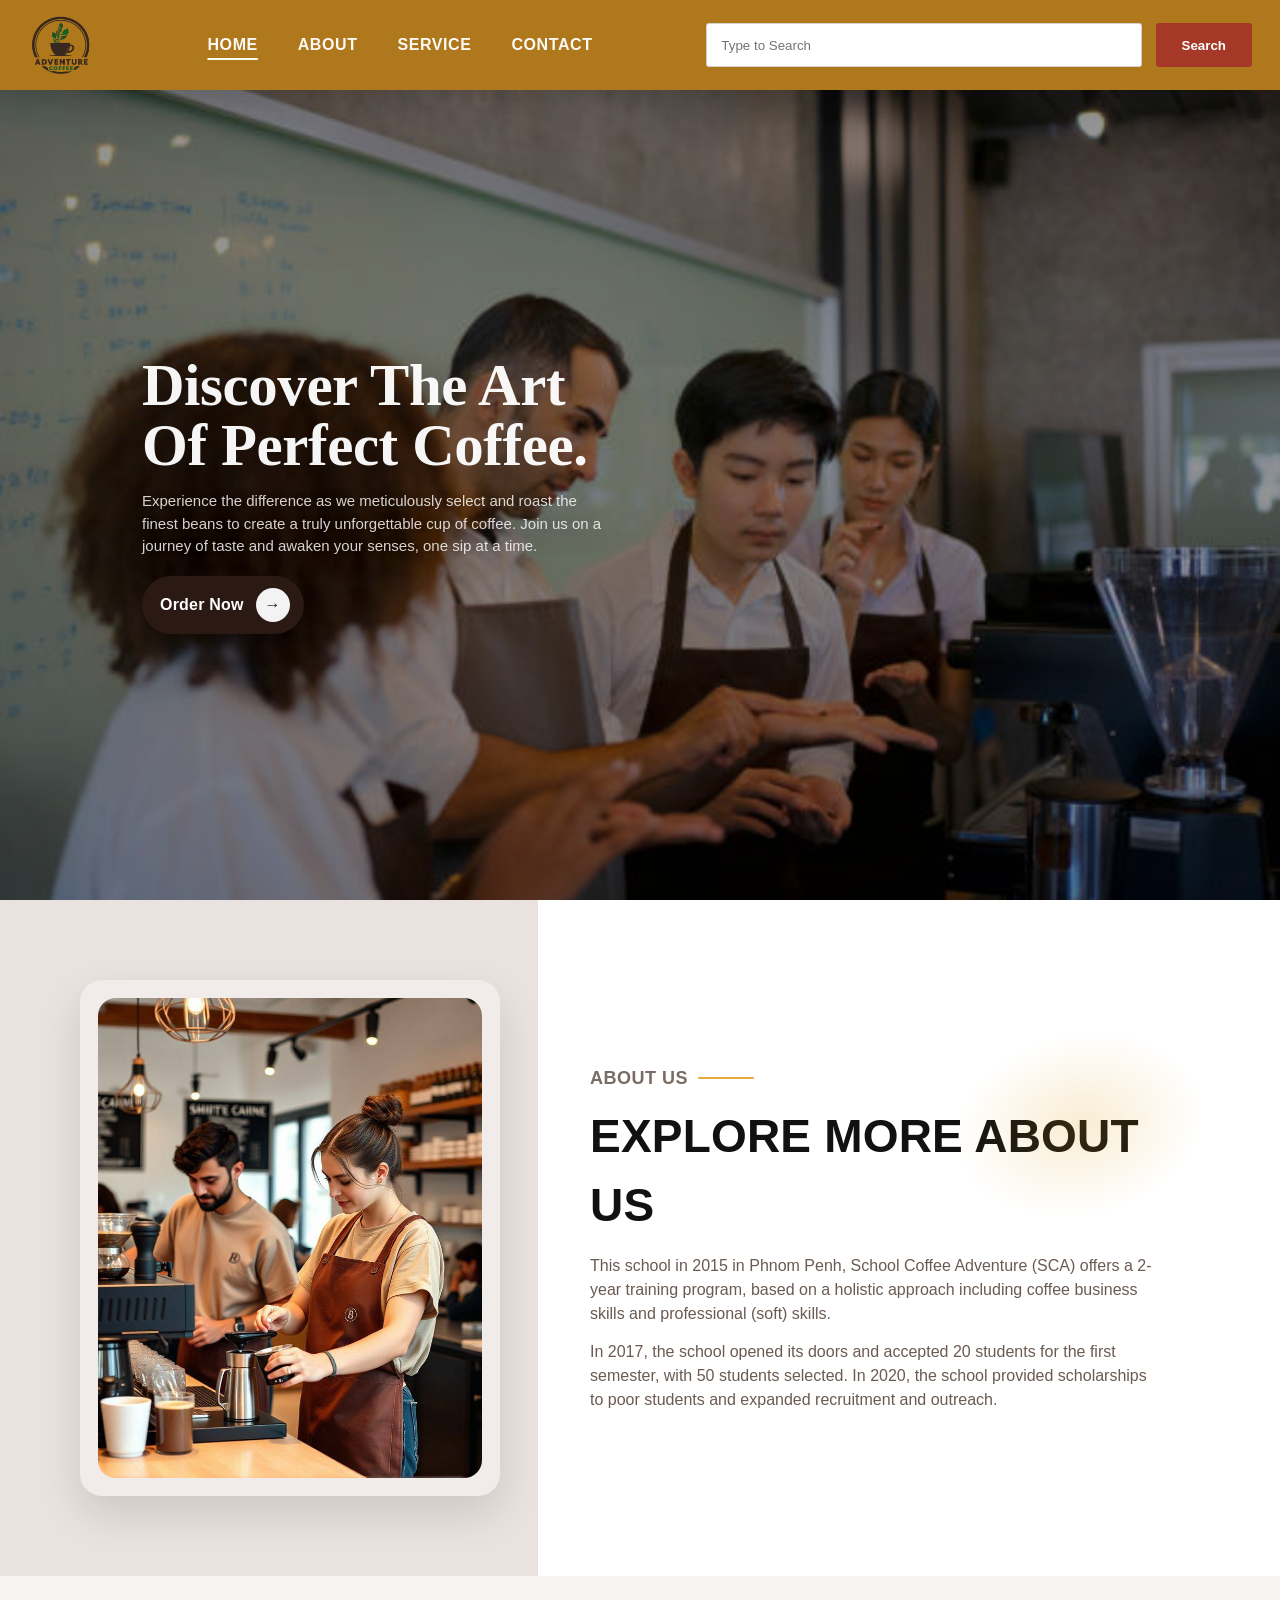
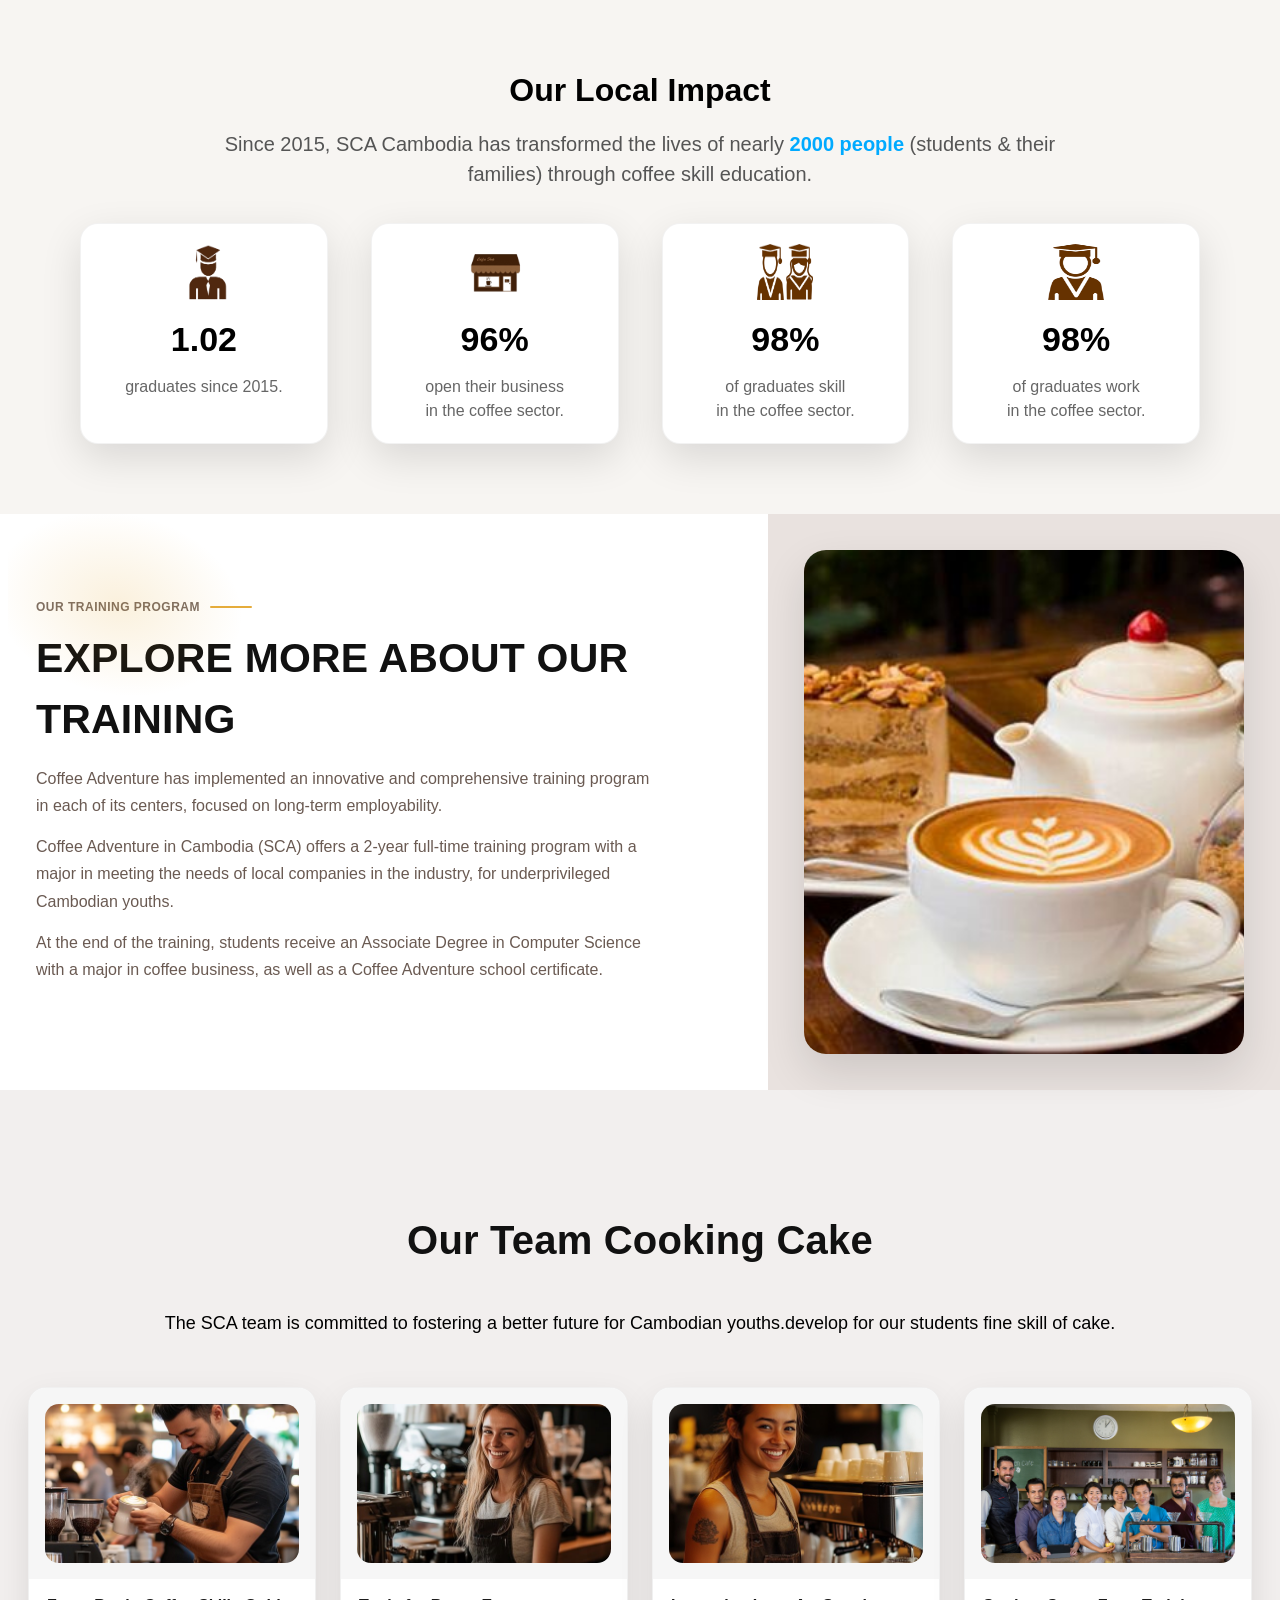
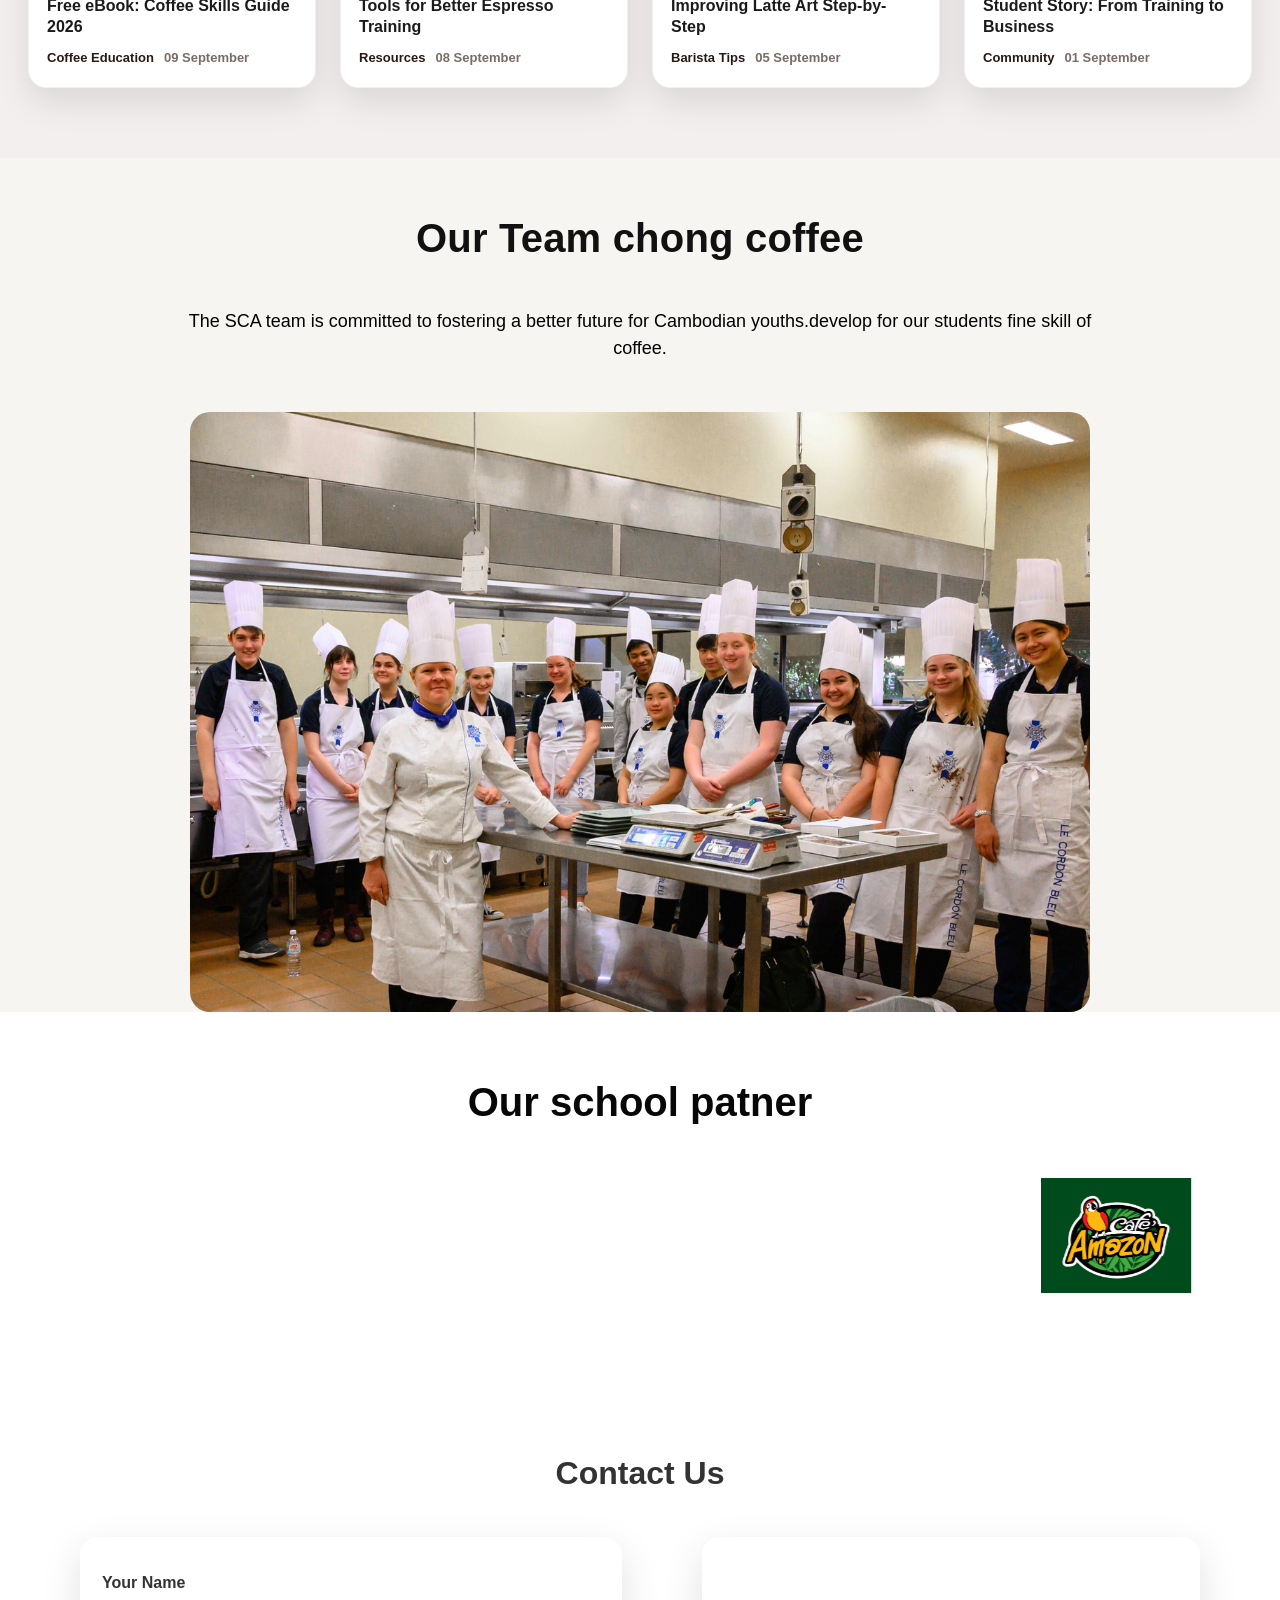
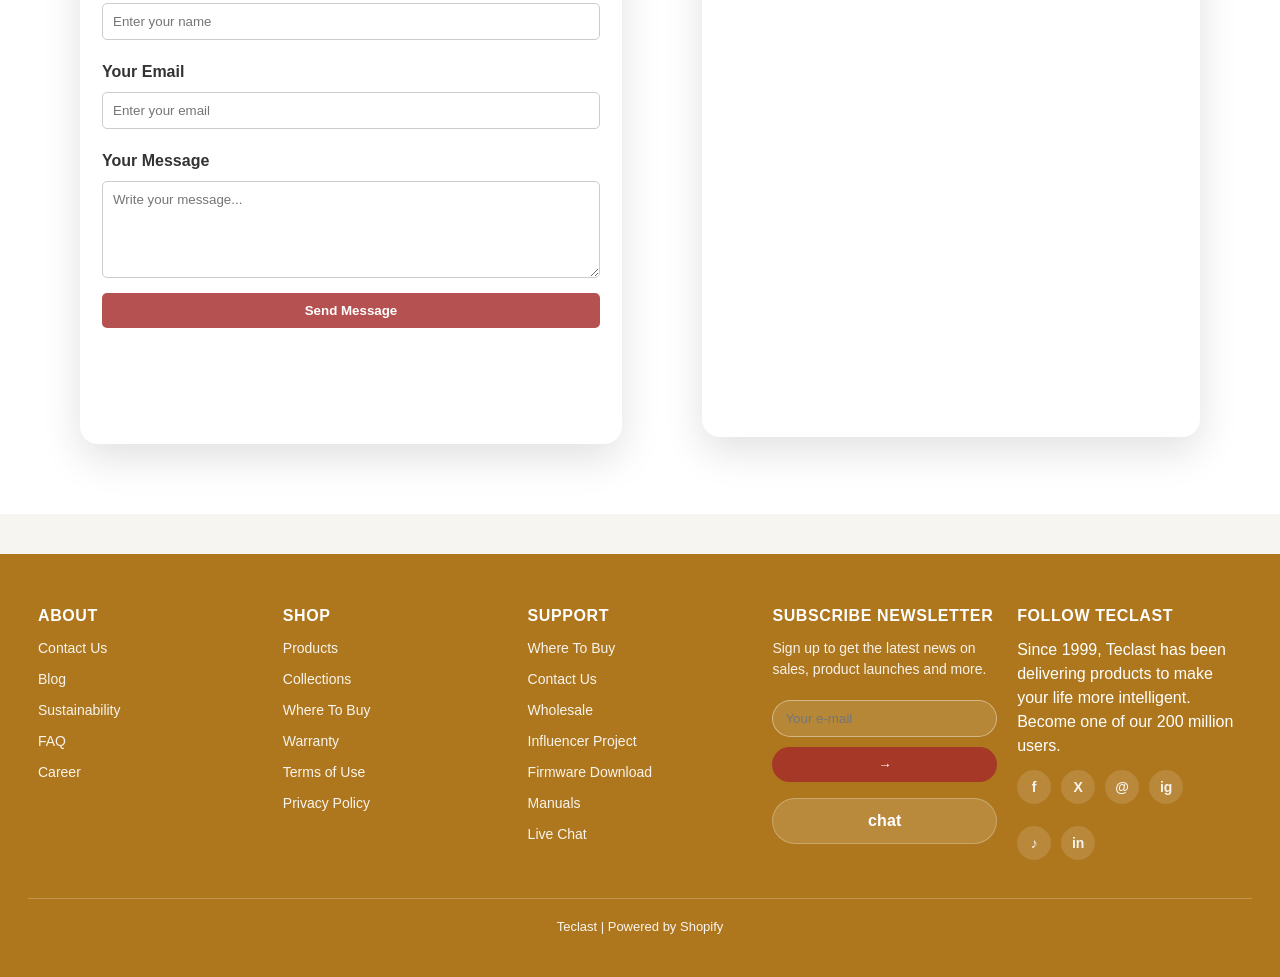
==== commit 0e79f9cd: "fit some feature" ====
--- a/index.html
+++ b/index.html
@@ -2,106 +2,70 @@
 <html lang="en">
 
 <head>
+    <meta charset="UTF-8">
+    <meta name="viewport" content="width=device-width, initial-scale=1.0">
     <title>HOME</title>
-    <link rel="stylesheet" href="/css/accessories.css">
-    <link href='./css/style.css' rel='stylesheet'>
     <link rel="stylesheet" href="./css/style.css">
+    <link rel="stylesheet" href="./css/nav.css">
 </head>
 
 <body>
-    <div class="head-container">
-        <div class="head-one">
-            <img src="./img/download (2).png" alt="TecLast Logo">
-        </div>
-        <div class="head-two">
-            <div class="a">
-                <a href="#">HOME</a>
-                <a href="./about.html">ABOUT</a>
-                <a href="./service.html">SERVICE</a>
-                <a href="./contact.html">CONTACT</a>
-
-            </div>
-            <div class="all">
-                <div class="search">
-                    <input type="text" placeholder="Type to Search">
-                    <button>Search</button>
-                </div>
-            </div>
-        </div>
-
-        <div class="head-three">
-            <i class='bx bx-search'></i>
-        </div>
-    </div>
+    <header class="head-container">
+        <a class="head-one" href="./index.html" aria-label="Adventure Coffee Home">
+            <img src="./img/download (2).png" alt="Adventure Coffee logo">
+        </a>
+
+        <nav class="head-nav" aria-label="Primary">
+            <a class="is-active" href="./index.html">HOME</a>
+            <a href="./about.html">ABOUT</a>
+            <a href="./service.html">SERVICE</a>
+            <a href="./contact.html">CONTACT</a>
+        </nav>
+
+        <form class="search" role="search" action="#" method="get">
+            <label class="sr-only" for="site-search">Search</label>
+            <input id="site-search" name="q" type="search" placeholder="Type to Search" />
+            <button type="submit">Search</button>
+        </form>
+    </header>
     <div class="main-container">
         <div class="inchs">
             <div class="paragraph">
-                <div class="school">
-                    <h3>WELCOME TO SCHOOL</h3>
+                <div class="hero-content">
+                    <h1>Discover The Art<br>Of Perfect Coffee.</h1>
+                    <p>Experience the difference as we meticulously select and roast the finest beans to create a truly unforgettable cup of coffee. Join us on a journey of taste and awaken your senses, one sip at a time.</p>
+                    <a class="hero-cta" href="#contact">
+                        <span>Order Now</span>
+                        <span class="hero-cta-icon" aria-hidden="true">&rarr;</span>
+                    </a>
                 </div>
-                <div class="adventure">
-                    <h3 style="font-size: 99.99%;">ADVENTURE <span
-                            style="color: rgba(223, 152, 11, 0.974);">COFFEE</span>
-                        
-                        </h3>
-                </div>
-
-            </div>
-
-        </div>
-
-    </div>
-    </div>
-    <div class="body-containers">
-
-    </div>
-    <div class="body-two">
-        <div class="body-image">
-
-            <div class="control">
-                <div class="plus">
-                    <h1>About our Coffee</h1>
-                </div>
-                <div class="text-main">
-                    <p>This school in 2015 in Phnom Penh, School Coffee Adventure (SCA) offers a 2-year our
-                        training students in this Skill, based on a holistic approach including coffee business
-                        skills and
-                        professional skill (or soft skills). While at SCA, the basic needs of our students
-                        create(coffee,cake ,expresso coffee), are covered our school.</p>
-                </div>
-                <div class="all-text">
-                    <div class="control-pic">
-
-                        <img src="./img/coffee.jpg" alt="">
-                    </div>
-                    <div class="text-left">
-                        <h1>Country context</h1>
-                        <p>In 2017, the school opened its doors and accepted 20 students <br>for the first semester,
-                            with 50 students selected from among the students.</p>
-                        <div class="text-1">
-                            <p>In 2020, the school provided scholarships to poor students <br>and began advertising
-                                to schools and other places. <br> The school received 102 students,<br> more than
-                                spa 80% of whom were admitted in the first semester. <br> Of the students, <br> 80%
-                                were selected and 60% were admitted.</p>
-                        </div>
-                        <div class="text-2">
-                            <p>50.50% in 2025 of poor students also receive and attend school. And the enrollment
-                                rate is approximately 50.12%.</p>
-                        </div>
-                    </div>
-
-                </div>
-
-            </div>
-        </div>
-
-    </div>
+
+            </div>
+
+        </div>
+
+    </div>
+    <section class="about-section" id="about">
+        <div class="about-wrap">
+            <div class="about-media">
+                <img src="./img/coffee.jpg" alt="Coffee training at SCA">
+            </div>
+            <div class="about-content">
+                <div class="about-eyebrow">About us</div>
+                <h2 class="about-title">Explore more about us</h2>
+                <p>This school in 2015 in Phnom Penh, School Coffee Adventure (SCA) offers a 2-year training program,
+                    based on a holistic approach including coffee business skills and professional (soft) skills.</p>
+                <p>In 2017, the school opened its doors and accepted 20 students for the first semester, with 50
+                    students selected. In 2020, the school provided scholarships to poor students and expanded
+                    recruitment and outreach.</p>
+            </div>
+        </div>
+    </section>
+
     <div class="impact-section">
 
-        <h2>Cambodia</h2>
         <h1>Our Local Impact</h1>
-        <p>Since 2015, SCA Cambodia has transformed the lives of nearly <span style="color:#00aaff;">2000
-                people</span>
+        <p>Since 2015, SCA Cambodia has transformed the lives of nearly <span>2000 people</span>
             (students & their families) through coffee skill education.</p>
 
         <div class="impact-grid">
@@ -135,42 +99,27 @@
 
     </div>
 
-    <div class="body-image">
-
-        <div class="control">
-            <div class="plus">
-                <h1>Our Training Program</h1>
-            </div>
-            <div class="text-main">
-                <p>Coffee Adventure has implemented an innovative and comprehensive training
-                    program in each of its centers, focused on long-term employability.</p>
-            </div>
-            <div class="all-text">
-                <div class="control-pic">
-
-                    <img src="./img/image copy 5.png" alt="">
-                </div>
-                <div class="text-lef">
-                    <h1>An associate degree in coffee sector</h1>
-                    <p>Coffe Adventure in Cambodia (SCA) offers a 2-year full time <br> training team with a major in
-                        meeting the needs of local companies <br> in the industry, for underprivileged Cambodian youths.
-                    </p>
-                    <div class="text-1">
-                        <p>At the end of the training, students receive an Associate Degree <br> in Computer Science
-                            with a major in coffee business, as well as a <br>coffee Adventure school certificate.</p>
-                    </div>
-                    <div class="text-2">
-                        <p>Throughout their training, students benefit from a comprehensive <br> professional and
-                            technical skills training, and strong support for their <br> professional integration. They
-                            also participate in extra-curricular and <br> personal development activities.</p>
-                    </div>
-                </div>
-
-            </div>
-
-        </div>
-    </div>
-    <div class="section">
+    <section class="training-section" id="training">
+        <div class="training-wrap">
+            <div class="training-content">
+                <div class="training-eyebrow">Our training program</div>
+                <h2 class="training-title">Explore more about our training</h2>
+                <p>Coffee Adventure has implemented an innovative and comprehensive training program in each of its
+                    centers, focused on long-term employability.</p>
+                <p>Coffee Adventure in Cambodia (SCA) offers a 2-year full-time training program with a major in meeting
+                    the needs of local companies in the industry, for underprivileged Cambodian youths.</p>
+                <p>At the end of the training, students receive an Associate Degree in Computer Science with a major in
+                    coffee business, as well as a Coffee Adventure school certificate.</p>
+            </div>
+            <div class="training-media">
+                <img src="./img/image copy 5.png" alt="Coffee training program">
+            </div>
+        </div>
+    </section>
+
+    <section class="posts-section" id="posts">
+        <div class="posts-wrap">
+              <div class="section">
 
         <div class="ttt">
             <h1>Our Team Cooking Cake</h1>
@@ -178,58 +127,65 @@
             <p>The SCA team is committed to fostering a better future for Cambodian youths.develop for our students fine
                 skill of cake.</p>
         </div>
-    </div>
-
-    <div class="all-team-1">
-
-        <div class="section">
-            <div class="img-wrapper">
-                <img src="./img/image copy 7.png" alt="">
-            </div>
-            <div class="text-wrapper">
-                <p>
-                    my name is narasmit. I'm a teacher .I'm 29 years old.My experence in this school is 11years old I
-                    have my coffe store at siem Reap to position that teaching about caramell, babe cake. pop cake,caca
-                    cake , popoca cake .....
-            </div>
-        </div>
-
-        <div class="section reverse">
-            <div class="img-wrappr">
-                <img src="./img/image copy 6.png" alt="">
-            </div>
-            <div class="text-wrapper">
-                <p>
-                    my name is vannasoro. I'm a teacher .I'm 35 years old.My experence in this school is 10 years ago I
-                    have my own business off coffe in canada and have my cape cake shop in canada also that teaching
-                    about taramisu, baball cake. panch cake,cappe cake ,and more then that .....
-            </div>
-        </div>
-        <div class="section">
-            <div class="img-wrapper">
-                <img src="./img/image copy 9.png" alt="">
-            </div>
-            <div class="text-wrapper">
-                <p>
-                    my name is narasmit. I'm a teacher .I'm 29 years old.My experence in this school is 11years old I
-                    have my coffe store at siem Reap to position that teaching about caramell, babe cake. pop cake,caca
-                    cake , popoca cake .....
-            </div>
-        </div>
-
-        <div class="section reverse">
-            <div class="img-wrappr">
-                <img src="./img/image copy 11.png" alt="">
-            </div>
-            <div class="text-wrapper">
-                <p>
-                    my name is vannasoro. I'm a teacher .I'm 35 years old.My experence in this school is 10 years ago I
-                    have my own business off coffe in canada and have my cape cake shop in canada also that teaching
-                    about taramisu, baball cake. panch cake,cappe cake ,and more then that .....
-            </div>
-        </div>
-
-    </div>
+        
+    </div>
+            <div class="posts-grid">
+                <article class="post-card">
+                    <a class="post-media" href="#">
+                        <img src="./img/image%20copy%2010.png" alt="Coffee skills ebook cover">
+                    </a>
+                    <div class="post-body">
+                        <h3 class="post-heading"><a href="#">Free eBook: Coffee Skills Guide 2026</a></h3>
+                        <div class="post-meta">
+                            <span>Coffee Education</span>
+                            <span>09 September</span>
+                        </div>
+                    </div>
+                </article>
+
+                <article class="post-card">
+                    <a class="post-media" href="#">
+                        <img src="./img/image%20copy%2012.png" alt="Coffee tools and equipment">
+                    </a>
+                    <div class="post-body">
+                        <h3 class="post-heading"><a href="#">Tools for Better Espresso Training</a></h3>
+                        <div class="post-meta">
+                            <span>Resources</span>
+                            <span>08 September</span>
+                        </div>
+                    </div>
+                </article>
+
+                <article class="post-card">
+                    <a class="post-media" href="#">
+                        <img src="./img/image%20copy%2014.png" alt="Latte art practice">
+                    </a>
+                    <div class="post-body">
+                        <h3 class="post-heading"><a href="#">Improving Latte Art Step-by-Step</a></h3>
+                        <div class="post-meta">
+                            <span>Barista Tips</span>
+                            <span>05 September</span>
+                        </div>
+                    </div>
+                </article>
+
+                <article class="post-card">
+                    <a class="post-media" href="#">
+                        <img src="./img/image%20copy%2016.png" alt="Student success story">
+                    </a>
+                    <div class="post-body">
+                        <h3 class="post-heading"><a href="#">Student Story: From Training to Business</a></h3>
+                        <div class="post-meta">
+                            <span>Community</span>
+                            <span>01 September</span>
+                        </div>
+                    </div>
+                </article>
+            </div>
+        </div>
+    </section>
+
+
     <div class="section">
 
         <div class="ttt">
@@ -260,7 +216,8 @@
                <img src="./img/logo star b.png" alt="">
            </div>
         </marquee>
-        <div class="contact">
+    </div>
+    <div class="contact" id="contact">
 
             <h1>Contact Us</h1>
             <div class="contact-container">
@@ -292,41 +249,41 @@
         </div>
         
 
-        <!-- Footer -->
-        <footer class="footer">
+    <!-- Footer -->
+    <footer class="footer">
             <div class="footer-column">
-                <h3 style="font-size: 20px;">ABOUT</h3>
-                <a href="#" style="font-size: 16px;">Contact Us</a>
-                <a href="#" style="font-size: 16px;">Blog</a>
-                <a href="#" style="font-size: 16px;">Sustainability</a>
-                <a href="#" style="font-size: 16px;">FAQ</a>
-                <a href="#" style="font-size: 16px;">Career</a>
+                <h3>ABOUT</h3>
+                <a href="#">Contact Us</a>
+                <a href="#">Blog</a>
+                <a href="#">Sustainability</a>
+                <a href="#">FAQ</a>
+                <a href="#">Career</a>
             </div>
             <div class="footer-column">
-                <h3 style="font-size: 20px;">SHOP</h3>
-                <a href="#" style="font-size: 16px;">Products</a>
-                <a href="#" style="font-size: 16px;">Collections</a>
-                <a href="#" style="font-size: 16px;">Where To Buy</a>
-                <a href="#" style="font-size: 16px;">Warranty</a>
-                <a href="#" style="font-size: 16px;">Terms of Use</a>
-                <a href="#" style="font-size: 16px;">Privacy Policy</a>
+                <h3>SHOP</h3>
+                <a href="#">Products</a>
+                <a href="#">Collections</a>
+                <a href="#">Where To Buy</a>
+                <a href="#">Warranty</a>
+                <a href="#">Terms of Use</a>
+                <a href="#">Privacy Policy</a>
             </div>
             <div class="footer-column">
-                <h3 style="font-size: 20px;">SUPPORT</h3>
-                <a href="#" style="font-size: 16px;">Where To Buy</a>
-                <a href="#" style="font-size: 16px;">Contact Us</a>
-                <a href="#" style="font-size: 16px;">Wholesale</a>
-                <a href="#" style="font-size: 16px;">Influencer Project</a>
-                <a href="#" style="font-size: 16px;">Firmware Download</a>
-                <a href="#" style="font-size: 16px;">Manuals</a>
-                <a href="#" style="font-size: 16px;">Live Chat</a>
+                <h3>SUPPORT</h3>
+                <a href="#">Where To Buy</a>
+                <a href="#">Contact Us</a>
+                <a href="#">Wholesale</a>
+                <a href="#">Influencer Project</a>
+                <a href="#">Firmware Download</a>
+                <a href="#">Manuals</a>
+                <a href="#">Live Chat</a>
             </div>
             <div class="footer-column newsletter">
                 <h3>SUBSCRIBE NEWSLETTER</h3>
                 <p>Sign up to get the latest news on sales, product launches and more.</p>
                 <input type="email" placeholder="Your e-mail">
-                <button>→</button>
-                <div class="chat-button" style="margin-top: 30px;">chat</div>
+                <button>&rarr;</button>
+                <div class="chat-button">chat</div>
             </div>
             <div class="footer-column">
                 <h3>FOLLOW TECLAST</h3>
@@ -340,18 +297,16 @@
                     <a href="#">ig</a>
                 </div>
                 <div class="social-icons">
-                    <a href="#">♪</a>
+                    <a href="#">&#9834;</a>
                     <a href="#">in</a>
                 </div>
             </div>
             <div class="powered-by">Teclast | Powered by Shopify</div>
-        </footer>
-
-    </div>
+    </footer>
 
 
 
 
 </body>
 
-</html>+</html>
--- a/css/style.css
+++ b/css/style.css
@@ -1,93 +1,184 @@
+:root {
+    --bg: #f7f5f2;
+    --header-height: 90px;
+    --surface: #ffffff;
+    --text: #161616;
+    --muted: #5b5b5b;
+    --brand: rgba(168, 108, 10, 0.918);
+    --brand-2: rgba(165, 42, 42, 0.815);
+    --accent: rgba(223, 152, 11, 0.974);
+    --success: rgb(35, 225, 35);
+    --shadow: 0 14px 40px rgba(0, 0, 0, 0.12);
+    --radius: 18px;
+    --container: 1120px;
+    --pad: clamp(16px, 3vw, 28px);
+}
+
 * {
     margin: 0;
     padding: 0;
+    box-sizing: border-box;
     font-family: Arial, Helvetica, sans-serif;
+}
+
+html,
+body {
+    height: 100%;
+}
+
+html,
+body {
+    -ms-overflow-style: none;
+    scrollbar-width: none;
+}
+
+html::-webkit-scrollbar,
+body::-webkit-scrollbar {
+    width: 0;
+    height: 0;
+}
+
+body {
+    background: var(--bg);
+    color: var(--text);
+    line-height: 1.5;
     overflow-x: hidden;
 }
 
-body {
-    /* height: 600vh; */
+a {
+    color: inherit;
+}
+
+img {
+    max-width: 100%;
+}
+
+.head-three {
+    display: none;
+}
+
+.sr-only {
+    position: absolute;
+    width: 1px;
+    height: 1px;
+    padding: 0;
+    margin: -1px;
+    overflow: hidden;
+    clip: rect(0, 0, 0, 0);
+    white-space: nowrap;
+    border: 0;
+}
+
+.head-container {
+    background-color: var(--brand);
+    height: 90px;
+    width: 100%;
+    display: grid;
+    grid-template-columns: auto 1fr auto;
+    align-items: center;
+    padding: 0 var(--pad);
+    position: sticky;
+    top: 0;
+    z-index: 10;
+    box-shadow: 0 10px 24px rgba(0, 0, 0, 0.12);
+
+}
+
+.head-one {
+    display: flex;
+    align-items: center;
+    text-decoration: none;
+    min-width: 0;
+}
+
+.head-one img {
+    height: 60px;
+    width: auto;
+    display: block;
+}
+
+.head-nav {
+    display: flex;
+    justify-content: center;
+    align-items: center;
+    gap: clamp(18px, 2.8vw, 44px);
+    min-width: 0;
+}
+
+.head-nav a {
+    text-decoration: none;
     color: #fff;
-}
-
-.head-container {
-    background-color: rgba(168, 108, 10, 0.918);
-    height: 14vh;
-    width: 100%;
-    display: flex;
-    justify-content: space-between;
-    align-items: center;
-    flex-direction: row;
-
-}
-
-.head-one img {
-    height: 90px;
-
-    margin-left: 40px;
+    font-size: 16px;
+    font-weight: 700;
+    letter-spacing: 0.6px;
+    opacity: 0.95;
+    padding: 6px 2px;
+}
+
+.head-nav a:hover {
+    opacity: 1;
+}
+
+.head-nav a.is-active {
+    text-decoration: underline;
+    text-underline-offset: 8px;
+    text-decoration-thickness: 2px;
 }
 
 .search {
-    /* display: flex;
-    justify-content: flex-end; */
-    margin-left: 100px;
-
-
+    display: flex;
+    align-items: center;
+    gap: 14px;
 }
 
 .search input {
-    padding: 10px;
-    margin-left: 30px;
-    border: 1px solid rgba(165, 42, 42, 0.726);
-    /* outline: none; */
-
+    padding: 10px 14px;
+    height: 44px;
+    border: 1px solid rgba(0, 0, 0, 0.18);
+    outline: none;
+    border-radius: 3px;
+    background: #fff;
+    color: #222;
+    min-width: min(38vw, 320px);
+}
+
+.search input::placeholder {
+    color: rgba(0, 0, 0, 0.55);
+}
+
+.search input:focus {
+    border-color: rgba(0, 0, 0, 0.3);
+    box-shadow: 0 0 0 4px rgba(255, 255, 255, 0.18);
 }
 
 .search button {
-    background: rgba(165, 42, 42, 0.815);
+    background: var(--brand-2);
     border: none;
-    padding: 10px 20px;
+    height: 44px;
+    padding: 0 26px;
     cursor: pointer;
     color: white;
-
-}
-
-
-.head-two {
-    /* margin-right: 200px; */
-    display: flex;
-    justify-content: center;
-
-}
-
-.a {
-    display: flex;
-    justify-content: center;
-    margin-top: 10px;
-    margin-left: 400px;
-
-
-}
-
-.head-two a {
-    text-decoration: none;
-    margin-right: 30px;
-    color: white;
-    font-size: 16px;
-    display: flex;
-
-}
-
+    border-radius: 3px;
+    font-weight: 700;
+
+}
+
+.search button:hover {
+    filter: brightness(1.05);
+}
 
 .main-container {
-    background: url(/img/about.tmg/image\ copy\ 7.png) no-repeat center center/cover;
-    height: 17%;
+    background-image: url("../img/about.tmg/image copy 7.png");
+    background-repeat: no-repeat;
+    background-position: center;
+    background-size: cover;
+    min-height: calc(100vh - 90px);
+    width: 100%;
     display: flex;
     flex-direction: column;
     justify-content: center;
-    align-items: center;
+    align-items: stretch;
     color: white;
-    text-align: center;
     position: relative;
 }
 
@@ -98,7 +189,7 @@
     left: 0;
     width: 100%;
     height: 100%;
-    background-color: rgba(0, 0, 0, 0.188);
+    background-color: rgba(0, 0, 0, 0.42);
     /* Dark overlay with 50% opacity */
     z-index: 1;
 }
@@ -109,102 +200,440 @@
     /* Ensure text stays above the overlay */
 }
 
+.inchs {
+    width: 100%;
+    max-width: var(--container);
+    margin: 0 auto;
+    padding: 0 var(--pad);
+    font-weight: 400;
+}
+
+.paragraph {
+    text-align: left;
+    max-width: 680px;
+    padding: clamp(18px, 4vw, 34px);
+    border-radius: 0;
+    background: transparent;
+    backdrop-filter: none;
+    box-shadow: none;
+    border: none;
+}
+
+.school h3 {
+    color: #3a241a;
+    font-size: clamp(34px, 4.2vw, 56px);
+    letter-spacing: 0.5px;
+    margin: 0;
+    padding: 0;
+    line-height: 1.1;
+}
+
 .adventure {
-
-    color: rgb(35, 225, 35);
-    margin-bottom: 300px;
-    margin-right: 45pc;
-}
-
-.school h3 {
-    color: white;
-    padding: 30px;
-    margin-right: 700px;
-    margin-top: 16%;
-    font-size: 48px;
+    margin-top: 14px;
+    color: #2b1913;
+}
+
+.adventure h3 {
+    font-size: clamp(30px, 4vw, 54px);
+    line-height: 1.1;
+    letter-spacing: 0.3px;
+}
+
+.adventure span {
+    color: var(--accent);
+}
+
+.hero-content {
+    font-weight: 400;
+}
+
+.hero-content h1 {
+    font-family: Georgia, "Times New Roman", Times, serif;
+    font-size: clamp(38px, 4.6vw, 64px);
+    line-height: 1.02;
+    letter-spacing: -0.4px;
+    color: rgba(255, 255, 255, 0.96);
+    text-shadow: 0 10px 34px rgba(0, 0, 0, 0.45);
+}
+
+.hero-content p {
+    margin-top: 14px;
+    color: rgba(255, 255, 255, 0.82);
+    font-size: 15px;
+    max-width: 56ch;
+    text-shadow: 0 10px 30px rgba(0, 0, 0, 0.35);
+}
+
+.hero-cta {
+    margin-top: 18px;
+    display: inline-flex;
+    align-items: center;
+    gap: 12px;
+    padding: 12px 14px 12px 18px;
+    border-radius: 999px;
+    background: #2b1913;
+    color: #fff;
+    text-decoration: none;
+    font-weight: 900;
+    letter-spacing: 0.2px;
+    box-shadow: 0 10px 22px rgba(0, 0, 0, 0.18);
+}
+
+.hero-cta:hover {
+    filter: brightness(1.05);
+}
+
+.hero-cta-icon {
+    width: 34px;
+    height: 34px;
+    display: inline-flex;
+    align-items: center;
+    justify-content: center;
+    border-radius: 999px;
+    background: rgba(255, 255, 255, 0.95);
+    color: #2b1913;
+    font-weight: 900;
 }
 
 .plus h1 {
-    color: black;
+    color: #111;
+    text-align: center;
+    padding: 40px 16px;
+    font-size: clamp(26px, 3vw, 40px);
+    letter-spacing: 0.2px;
+}
+
+.control-pic img {
+    display: block;
+    width: min(520px, 100%);
+    height: auto;
+    border-radius: var(--radius);
+    box-shadow: var(--shadow);
+}
+
+.text-main {
+    color: var(--muted);
+    padding: 0 var(--pad);
+    display: block;
+    max-width: var(--container);
+    margin: 0 auto;
+    font-size: 18px;
+}
+
+.training-section {
+    background: #ffffff;
+    padding: 0;
+}
+
+.training-wrap {
+    width: 100%;
+    margin: 0;
+    display: grid;
+    grid-template-columns: minmax(0, 1fr) clamp(300px, 40vw, 560px);
+    gap: 0;
+    align-items: stretch;
+    min-height: clamp(480px, 64vh, 720px);
+}
+
+.training-content {
+    position: relative;
+    overflow: hidden;
+    padding: 80px var(--pad);
+    border-radius: 22px;
+    max-width: 760px;
+    margin-left: auto;
+}
+
+.training-content::before {
+    content: "";
+    position: absolute;
+    inset: -40px auto auto -70px;
+    width: 360px;
+    height: 260px;
+    background: radial-gradient(closest-side, rgba(223, 152, 11, 0.14), transparent 70%);
+    transform: rotate(12deg);
+    pointer-events: none;
+}
+
+.training-eyebrow {
+    display: inline-flex;
+    align-items: center;
+    gap: 10px;
+    color: #7a6c65;
+    font-weight: 800;
+    letter-spacing: 0.5px;
+    text-transform: uppercase;
+    font-size: 12px;
+}
+
+.training-eyebrow::after {
+    content: "";
+    width: 42px;
+    height: 2px;
+    background: rgba(223, 152, 11, 0.8);
+    border-radius: 999px;
+}
+
+.training-title {
+    margin-top: 10px;
+    font-size: clamp(26px, 3.2vw, 44px);
+    color: #111;
+    letter-spacing: 0.2px;
+    text-transform: uppercase;
+}
+
+.training-content p {
+    margin-top: 14px;
+    color: #6a5a52;
+    font-size: 16px;
+    max-width: 70ch;
+    line-height: 1.7;
+}
+
+.training-media {
+    display: flex;
+    padding: clamp(16px, 2.8vw, 44px);
+    background: #e9e2df;
+}
+
+.training-media img {
+    width: 100%;
+    height: 100%;
+    flex: 1;
+    min-height: 0;
+    aspect-ratio: auto;
+    object-fit: cover;
+    object-position: center;
+    border-radius: 22px;
+    display: block;
+    box-shadow: 0 18px 44px rgba(0, 0, 0, 0.12);
+}
+
+.posts-section {
+    background: #f2efee;
+    padding: 70px var(--pad);
+}
+
+.posts-wrap {
+    max-width: min(1400px, 100%);
+    margin: 0 auto;
+}
+
+.posts-title {
+    color: #111;
+    font-size: clamp(24px, 3vw, 34px);
+    letter-spacing: 0.2px;
+    margin: 0 0 22px 0;
+}
+
+.posts-grid {
+    display: grid;
+    grid-template-columns: repeat(4, minmax(0, 1fr));
+    gap: 24px;
+}
+
+.team-banner {
+    background: #e9e2df;
+    padding: 30px var(--pad) 0;
+}
+
+.team-banner img {
+    display: block;
+    width: min(var(--container), 100%);
+    margin: 0 auto;
+    height: auto;
+}
+
+.post-card {
+    background: #fff;
+    border: 1px solid rgba(0, 0, 0, 0.06);
+    border-radius: 18px;
+    overflow: hidden;
+    box-shadow: 0 14px 34px rgba(0, 0, 0, 0.10);
+    transition: transform 0.2s ease, box-shadow 0.2s ease;
+}
+
+.post-card:hover {
+    transform: translateY(-3px);
+    box-shadow: 0 18px 46px rgba(0, 0, 0, 0.14);
+}
+
+.post-media {
+    display: block;
+    padding: 16px;
+    background: #f6f6f6;
+}
+
+.post-media img {
+    width: 100%;
+    aspect-ratio: 16 / 10;
+    object-fit: cover;
+    object-position: center;
+    display: block;
+    border-radius: 14px;
+}
+
+.post-body {
+    padding: 16px 18px 20px;
+}
+
+.post-heading {
+    margin: 0;
+    font-size: 16px;
+    color: #1b1b1b;
+    line-height: 1.35;
+    font-weight: 900;
+}
+
+.post-heading a {
+    text-decoration: none;
+    color: inherit;
+}
+
+.post-heading a:hover {
+    text-decoration: underline;
+    text-underline-offset: 4px;
+}
+
+.post-meta {
+    margin-top: 10px;
+    display: flex;
+    gap: 10px;
+    flex-wrap: wrap;
+    font-size: 13px;
+    color: #7a6c65;
+    font-weight: 700;
+}
+
+.post-meta span:first-child {
+    color: #2b1913;
+}
+
+.all-text {
     display: flex;
     justify-content: center;
-    padding: 40px;
-}
-
-.control-pic img {
-    margin-left: 2%;
-}
-
-.text-main {
-    font-size: 20px;
-    color: #333;
-    margin-left: 25px;
-    padding: 2px;
-    display: flex;
+    gap: 30px;
+    align-items: center;
+    flex-wrap: wrap;
+    max-width: var(--container);
+    margin: 0 auto;
+    padding: 0 var(--pad) var(--pad);
+}
+
+.about-section {
+    background: linear-gradient(90deg, #e9e2df 0 42%, #ffffff 42% 100%);
+    padding: 80px var(--pad);
+}
+
+.about-wrap {
+    max-width: var(--container);
+    margin: 0 auto;
+    display: grid;
+    grid-template-columns: minmax(240px, 420px) 1fr;
+    gap: clamp(22px, 4vw, 50px);
+    align-items: center;
+}
+
+.about-media {
+    background: rgba(255, 255, 255, 0.35);
+    border-radius: 22px;
+    padding: 18px;
+    box-shadow: 0 18px 44px rgba(0, 0, 0, 0.12);
+}
+
+.about-media img {
+    width: 100%;
+    aspect-ratio: 4 / 5;
+    object-fit: cover;
+    object-position: center;
+    border-radius: 18px;
+    display: block;
+}
+
+.about-content {
+    background: transparent;
+    border-radius: 22px;
+    padding: clamp(22px, 4vw, 40px);
+    box-shadow: none;
+    position: relative;
+    overflow: hidden;
+}
+
+.about-content::before {
+    content: "";
+    position: absolute;
+    inset: -30px -60px auto auto;
+    width: 360px;
+    height: 260px;
+    background: radial-gradient(closest-side, rgba(223, 152, 11, 0.18), transparent 70%);
+    transform: rotate(-12deg);
+    pointer-events: none;
+}
+
+.about-eyebrow {
+    display: inline-flex;
+    align-items: center;
+    gap: 10px;
+    color: #7a6c65;
+    font-weight: 800;
+    letter-spacing: 0.5px;
+    text-transform: uppercase;
+    font-size: 18px;
+}
+
+.about-eyebrow::after {
+    content: "";
+    width: 56px;
+    height: 2px;
+    background: rgba(223, 152, 11, 0.8);
+    border-radius: 999px;
+}
+
+.about-title {
+    margin-top: 10px;
+    font-size: clamp(30px, 3.6vw, 46px);
+    color: #111;
+    letter-spacing: 0.2px;
+    text-transform: uppercase;
+}
+
+.about-content p {
+    margin-top: 14px;
+    color: #6a5a52;
+    font-size: 16px;
+    max-width: 70ch;
+}
+
+
+.body-containers {
+    display: none;
+}
+
+.body-two {
+    display: flex;
+    gap: 30px;
+    width: 100%;
+    background-color: rgb(241, 238, 238);
+    padding: 40px 0;
     justify-content: center;
-    font-size: 23px;
-}
-
-.all-text {
-    display: flex;
-    justify-content: space-between;
-
-}
-
-
-.body-containers {
-    color: rgb(170, 43, 43);
-    display: flex;
-    justify-content: center;
-    align-items: center;
-    flex-direction: column;
-    background-color: #b9afa781;
-}
-
-/*  */
-
-.inchs {
-    font-size: 50px;
-    font-weight: bold;
-    margin-bottom: 3vh;
-}
-
-.body-two {
-    display: flex;
-    gap: 30px;
-    width: 100%;
-    background-color: rgb(241, 238, 238);
-
-}
-
-.body-image img {
-    height: 65vh;
-    width: 70vh;
-    padding: 30px;
-    margin-right: 60px;
-    border-radius: 100px;
-
-}
-
-.all-text {
-    margin-top: 40px;
+
 }
 
 .text-left {
-    margin-top: 50px;
+    margin-top: 10px;
+    max-width: 560px;
 }
 
 .text-left p {
-    color: burlywood;
-    display: flex;
-    margin-left: 93px;
-    margin-top: 30px;
-    font-size: 20px;
+    color: #6b4a2a;
+    margin: 18px 0 0 0;
+    font-size: 18px;
 }
 
 .text-left h1 {
-    color: black;
-    margin-left: 100px;
+    color: #111;
+    margin-left: 0;
+    font-size: 28px;
 }
 
 .text-1 {
@@ -215,25 +644,17 @@
     margin-top: 20px;
 }
 
-h2 {
-    text-align: center;
-    font-size: 28px;
-    font-weight: bold;
-    color: #c49b63;
-    margin-bottom: 30px;
-}
-
 .impact-box img {
-    width: 40%;
-    height: 150px;
-    margin-left: 87px;
-    margin-top: 40px;
-
+    width: 56px;
+    height: 56px;
+    margin: 0 auto 14px auto;
+    display: block;
 
 }
 
 .impact-section {
-    padding: 50px 20px;
+    padding: 70px var(--pad);
+    background: var(--bg);
 }
 
 .impact-section h2 {
@@ -246,30 +667,47 @@
     font-size: 32px;
     margin-bottom: 15px;
     color: black;
-    display: flex;
-    justify-content: center;
+    text-align: center;
     margin-top: 20px;
 }
 
 .impact-section p {
-    display: flex;
-    justify-content: center;
     color: #555;
     font-size: 20px;
     margin-top: 10px;
-    margin-right: 20px;
+    text-align: center;
+    max-width: 900px;
+    margin-left: auto;
+    margin-right: auto;
+}
+
+.impact-section p span {
+    color: #00aaff;
+    font-weight: 800;
 }
 
 .impact-grid {
     display: grid;
     grid-template-columns: repeat(auto-fit, minmax(180px, 1fr));
     gap: 43px;
+    max-width: var(--container);
+    margin: 34px auto 0 auto;
 
 }
 
 
 .impact-box {
     padding: 20px;
+    background: var(--surface);
+    border-radius: var(--radius);
+    box-shadow: var(--shadow);
+    border: 1px solid rgba(0, 0, 0, 0.05);
+    transition: transform 0.2s ease, box-shadow 0.2s ease;
+}
+
+.impact-box:hover {
+    transform: translateY(-3px);
+    box-shadow: 0 18px 50px rgba(0, 0, 0, 0.16);
 }
 
 /* .impact-box img {
@@ -278,46 +716,52 @@
 } */
 
 .impact-box h3 {
-    font-size: 70px;
     margin: 0;
     color: black;
-    font-size: 40px;
-    display: flex;
-    justify-content: center;
-    margin-top: 19px;
+    font-size: 34px;
+    text-align: center;
+    margin-top: 6px;
 
 }
 
 .impact-box p {
-
-    font-size: 19px;
     color: #666;
-    gap: 50%;
-    margin-left: 20px;
-    font-size: 2px;
-    margin-top: 20px;
+    text-align: center;
+    margin: 10px 0 0 0;
+    font-size: 16px;
 }
 
 .text-lef {
-    /* background-color: black; */
-    margin-right: 15%;
-    margin-top: 5%;
-    color: #333;
-    font-size: 20px;
+    max-width: 560px;
+    color: #111;
+    font-size: 18px;
 }
 
 .text-lef h1 {
 
-    color: #333;
-    font-size: 30px;
-    margin-bottom: 30px;
-
-}
-
-.section h1 {
-    color: black;
-    margin-left: 590px;
-
+    color: #111;
+    font-size: 28px;
+    margin-bottom: 16px;
+
+}
+
+.text-lef p {
+    color: #6b4a2a;
+    margin-top: 10px;
+    font-size: 18px;
+}
+
+.ttt {
+    max-width: var(--container);
+    margin: 0 auto;
+    padding: 10px var(--pad);
+    text-align: center;
+}
+
+.ttt h1 {
+    color: #111;
+    font-size: clamp(26px, 3.2vw, 40px);
+    letter-spacing: 0.2px;
 }
 
 
@@ -325,28 +769,78 @@
 .ttt p {
     color: black;
     margin-top: 40px;
-    font-size: 24px;
-    margin-left: 90px;
+    font-size: 18px;
+    margin-left: 0;
+    text-align: center;
+    max-width: var(--container);
+    padding: 0 var(--pad);
+    margin-right: auto;
+    margin-left: auto;
 
 
 }
 
 .all-team-1 {
-    background-color: #ccc7c78b;
+    background: #e9e2df;
+    padding: 70px 0;
+}
+
+.all-team-1 .section {
+    justify-content: center;
+    align-items: center;
+    gap: clamp(30px, 7vw, 120px);
+    padding-top: 34px;
+    padding-bottom: 34px;
+}
+
+.all-team-1 .text-wrapper,
+.all-team-1 .img-wrapper,
+.all-team-1 .img-wrappr {
+    flex: 0 0 auto;
+}
+
+.all-team-1 .text-wrapper {
+    width: min(980px, 100%);
+}
+
+.all-team-1 .img-wrapper,
+.all-team-1 .img-wrappr {
+    width: min(360px, 100%);
+}
+
+.all-team-1 .text-wrapper {
+    display: flex;
+    align-items: center;
+}
+
+.img-wrapper,
+.img-wrappr {
+    background: rgba(255, 255, 255, 0.45);
+    border-radius: 28px;
+    padding: 22px;
+    box-shadow: 0 18px 44px rgba(0, 0, 0, 0.10);
 }
 
 .img-wrapper img {
-    width: 250px;
-    height: 400px;
-    margin-left: 40px;
-    /* background-color: palevioletred; */
+    display: block;
+    width: clamp(220px, 26vw, 300px);
+    aspect-ratio: 3 / 4;
+    object-fit: cover;
+    object-position: center;
+    height: auto;
+    margin: 0;
+    border-radius: 22px;
 }
 
 .img-wrappr img {
-    width: 250px;
-    height: 300px;
-    margin-right: 90px;
-    /* background-color: #800d0d; */
+    display: block;
+    width: clamp(220px, 26vw, 300px);
+    aspect-ratio: 3 / 4;
+    object-fit: cover;
+    object-position: center;
+    height: auto;
+    margin: 0;
+    border-radius: 22px;
 }
 
 
@@ -355,7 +849,10 @@
 .section {
     display: flex;
     align-items: center;
-    margin: 40px 0;
+    gap: 30px;
+    margin: 40px auto;
+    max-width: var(--container);
+    padding: 0 var(--pad);
     /* default: image left, text right */
 }
 
@@ -364,101 +861,31 @@
 }
 
 .section .img-wrapper img {
-    flex: 1;
-    padding: 20px;
-
-}
-
-.section .img-wrapper img {
-    /* max-width: 100%; */
-    height: auto;
-    display: block;
-    border-radius: 8px;
+    box-shadow: none;
 }
 
 .section .text-wrapper p {
-    /* flex: 2; */
-    padding: 50px;
-    padding-left: 190px;
-    background-color: rgba(255, 255, 255, 0.741);
-    width: 900px;
-    border-radius: 40px;
-    font-size: 23px;
-    margin-top: 160px;
-}
-
-
-.section .text-wrapper p {
-    /* margin: 0;
-    line-height: 1.5; */
-    color: #a6583c;
-
-}
-
-.img-wppr img {
-
-    width: 300px;
-    margin-left: 60px;
-}
-
-.img-wpper img {
-    width: 300px;
-}
-
-.wrapper p {
-    /* flex: 2; */
-    padding: 50px;
-    padding-left: 190px;
-    /* background-color: rgba(128, 128, 128, 0.281); */
-    width: 900px;
-    border-radius: 40px;
-    font-size: 23px;
-    margin-top: 160px;
-    color: #a6583c;
-}
-
-.img-wrappr img {
-    border-radius: 30%;
-    width: 80%;
-}
-
-.img-wraer img {
-    border-radius: 30%;
-    width: 60%;
-    margin-left: 20px;
-}
-
-.img-wraper img {
-    border-radius: 30%;
-    width: 0%;
-    margin-left: 50px;
-}
-
-
-#team-traning-card .card-container {
-    display: grid;
-    grid-template-columns: repeat(auto-fit, minmax(250px, 1fr));
-    gap: 25px;
-    max-width: 1100px;
-    margin: auto;
-}
-
-.card {
-    background: #fff;
-    border-radius: 16px;
-    overflow: hidden;
-    box-shadow: 0 5px 15px rgba(0, 0, 0, 0.1);
-    text-align: center;
-    transition: transform 0.25s ease, box-shadow 0.25s ease;
-}
-
+    padding: 30px 34px;
+    background: rgba(255, 255, 255, 0.96);
+    max-width: min(920px, 100%);
+    border-radius: 24px;
+    font-size: 18px;
+    margin-top: 0;
+    box-shadow: 0 18px 44px rgba(0, 0, 0, 0.10);
+    color: #b24a2a;
+    line-height: 1.75;
+}
 
 .impact-bo img {
     /* width: 90%; */
     /* height: 5%; */
-    margin-left: 20%;
+    display: block;
+    margin-left: auto;
+    margin-right: auto;
     border-radius: 20px;
     margin-top: 40px;
+    max-width: min(var(--container), calc(100% - (var(--pad) * 2)));
+    transition: transform 0.2s ease, box-shadow 0.2s ease;
 
 }
 
@@ -468,23 +895,35 @@
     box-shadow: 0 10px 25px rgba(0, 0, 0, 0.15);
 }
 
+.caption {
+    background: #fff;
+    padding: 60px var(--pad);
+}
+
 .caption h1 {
     color: #070707;
-    font-size: 40px;
-    display: flex;
-    justify-content: center;
-    margin-top: 80px;
+    font-size: clamp(26px, 3.2vw, 40px);
+    text-align: center;
+    margin-top: 0;
 
 }
 
 .caption img {
-    width: 170px;
-    gap: 0px;
-
-}
-.image{
+    width: 150px;
+
+}
+
+.caption marquee {
+    max-width: var(--container);
+    margin: 20px auto 0 auto;
+    display: block;
+}
+
+.image {
     display: flex;
     gap: 50px;
+    align-items: center;
+    padding: 20px 0;
 
 }
 
@@ -495,6 +934,7 @@
     background:white;
     /* padding: 40px 20px; */
     text-align: center;
+    padding: 70px var(--pad);
 }
 
 .contact h1 {
@@ -510,6 +950,7 @@
     gap: 80px;
     /* max-width: 1000px; */
     margin: auto;
+    max-width: var(--container);
 }
 
 /* Contact Form */
@@ -518,10 +959,19 @@
     min-width: 380px;
     max-width: 550px;
     text-align: left;
-    background: #cec0c0;
-    border-radius: 30px;
-    margin-left: 40px;
-
+    background: #fff;
+    border-radius: var(--radius);
+    padding: 22px;
+    box-shadow: var(--shadow);
+    margin-left: 0;
+
+}
+
+.contact label {
+    display: block;
+    margin-top: 12px;
+    color: #333;
+    font-weight: 700;
 }
 
 .contact input,
@@ -533,17 +983,29 @@
     border-radius: 5px;
 }
 
+.contact textarea {
+    -ms-overflow-style: none;
+    scrollbar-width: none;
+}
+
+.contact textarea::-webkit-scrollbar {
+    width: 0;
+    height: 0;
+}
+
 .contact button {
-    background: #333;
+    background: var(--brand-2);
     color: #fff;
     padding: 10px 15px;
     border: none;
     border-radius: 5px;
     cursor: pointer;
+    width: 100%;
+    font-weight: 800;
 }
 
 .contact button:hover {
-    background: #555;
+    filter: brightness(1.05);
 }
 
 /* Map */
@@ -557,17 +1019,22 @@
     width: 100%;
     height: 500px;
     border: none;
-    border-radius: 9px;
+    border-radius: var(--radius);
+    box-shadow: var(--shadow);
 }
 
 .footer {
-    background-color: rgba(168, 108, 10, 0.918);
+    background-color: var(--brand);
     color: #fff;
     margin-top: 40px;
     display: flex;
     justify-content: space-around;
     flex-wrap: wrap;
     font-family: Arial, sans-serif;
+    padding: 40px var(--pad);
+    width: 100vw;
+    margin-left: calc(50% - 50vw);
+    margin-right: calc(50% - 50vw);
 }
 
 .footer-column {
@@ -577,18 +1044,230 @@
 }
 
 .footer-column h3 {
+    font-size: 16px;
+    margin-bottom: 10px;
+    letter-spacing: 0.6px;
+}
+
+.footer-column a {
+    display: block;
+    color: #fff;
+    text-decoration: none;
     font-size: 14px;
     margin-bottom: 10px;
-}
-
-.footer-column a {
-    display: block;
+    opacity: 0.92;
+}
+
+.footer-column a:hover {
+    color: #a6583c;
+    opacity: 1;
+}
+
+.footer .newsletter p {
+    color: rgba(255, 255, 255, 0.9);
+    font-size: 14px;
+    margin-bottom: 14px;
+    max-width: 280px;
+}
+
+.footer .newsletter input {
+    width: 100%;
+    padding: 10px 12px;
+    border-radius: 999px;
+    border: 1px solid rgba(255, 255, 255, 0.4);
+    background: rgba(255, 255, 255, 0.12);
+    color: #fff;
+    outline: none;
+    margin-top: 6px;
+}
+
+.footer .newsletter button {
+    margin-top: 10px;
+    width: 100%;
+    padding: 10px 12px;
+    border-radius: 999px;
+    border: none;
+    background: var(--brand-2);
+    color: #fff;
+    font-weight: 900;
+    cursor: pointer;
+}
+
+.footer .newsletter button:hover {
+    filter: brightness(1.05);
+}
+
+.chat-button {
+    margin-top: 16px;
+    display: inline-flex;
+    align-items: center;
+    justify-content: center;
+    width: 100%;
+    padding: 10px 12px;
+    border-radius: 999px;
+    background: rgba(255, 255, 255, 0.14);
+    border: 1px solid rgba(255, 255, 255, 0.25);
+    color: #fff;
+    font-weight: 800;
+    letter-spacing: 0.2px;
+    cursor: pointer;
+    user-select: none;
+}
+
+.chat-button:hover {
+    background: rgba(255, 255, 255, 0.22);
+}
+
+.social-icons {
+    display: flex;
+    gap: 10px;
+    margin-top: 12px;
+    flex-wrap: wrap;
+}
+
+.social-icons a {
+    display: inline-flex;
+    align-items: center;
+    justify-content: center;
+    width: 34px;
+    height: 34px;
+    border-radius: 999px;
+    background: rgba(255, 255, 255, 0.14);
     color: #fff;
     text-decoration: none;
-    font-size: 15px;
-    margin-bottom: 10px;
-}
-
-.footer-column a:hover {
-    color: #a6583c;
-}+    font-weight: 800;
+}
+
+.social-icons a:hover {
+    background: rgba(255, 255, 255, 0.22);
+}
+
+.powered-by {
+    width: 100%;
+    text-align: center;
+    padding-top: 18px;
+    margin-top: 18px;
+    border-top: 1px solid rgba(255, 255, 255, 0.22);
+    color: rgba(255, 255, 255, 0.92);
+    font-size: 13px;
+}
+
+@media (max-width: 980px) {
+    .search input {
+        min-width: 180px;
+    }
+
+    .head-container {
+        height: auto;
+        padding-top: 14px;
+        padding-bottom: 14px;
+        grid-template-columns: 1fr;
+        gap: 12px;
+    }
+
+    .head-nav {
+        width: 100%;
+        justify-content: center;
+        flex-wrap: wrap;
+    }
+
+    .search {
+        width: 100%;
+        justify-content: center;
+    }
+
+    .section {
+        flex-direction: column;
+        align-items: stretch;
+    }
+
+    .section.reverse {
+        flex-direction: column;
+    }
+
+    .img-wrapper img,
+    .img-wrappr img {
+        width: min(360px, 100%);
+        height: auto;
+        margin: 0;
+    }
+
+    .about-wrap {
+        grid-template-columns: 1fr;
+    }
+
+    .about-section {
+        background: #ffffff;
+    }
+
+    .about-media {
+        max-width: 420px;
+        margin: 0 auto;
+    }
+
+    .training-wrap {
+        grid-template-columns: 1fr;
+        min-height: auto;
+        gap: 22px;
+    }
+
+    .training-section {
+        background: #ffffff;
+        padding: 60px var(--pad);
+    }
+
+    .training-media {
+        max-width: 420px;
+        margin: 0 auto;
+        padding: 0;
+        background: transparent;
+    }
+
+    .training-media img {
+        height: auto;
+    }
+
+    .training-content {
+        padding: 0;
+        border-radius: 0;
+        max-width: var(--container);
+        margin-left: 0;
+    }
+
+    .posts-grid {
+        grid-template-columns: repeat(2, minmax(0, 1fr));
+    }
+}
+
+@media (max-width: 520px) {
+    .search {
+        width: 100%;
+    }
+
+    .search input {
+        flex: 1;
+        min-width: 0;
+    }
+
+    .search button {
+        white-space: nowrap;
+    }
+
+    .impact-grid {
+        gap: 16px;
+    }
+
+    .contact form {
+        min-width: 0;
+        width: 100%;
+    }
+
+    .map {
+        min-width: 0;
+        width: 100%;
+    }
+
+    .posts-grid {
+        grid-template-columns: 1fr;
+    }
+}
--- a/css/nav.css
+++ b/css/nav.css
@@ -0,0 +1,165 @@
+:root {
+  --brand: rgba(168, 108, 10, 0.918);
+  --brand-2: rgba(165, 42, 42, 0.815);
+  --pad: clamp(16px, 3vw, 28px);
+}
+
+/* Keep header sizing consistent across all pages */
+.head-container,
+.head-container *,
+.head-container *::before,
+.head-container *::after {
+  box-sizing: border-box;
+}
+
+.sr-only {
+  position: absolute;
+  width: 1px;
+  height: 1px;
+  padding: 0;
+  margin: -1px;
+  overflow: hidden;
+  clip: rect(0, 0, 0, 0);
+  white-space: nowrap;
+  border: 0;
+}
+
+.head-container {
+  background-color: var(--brand);
+  height: 90px;
+  width: 100%;
+  display: grid;
+  grid-template-columns: auto 1fr auto;
+  align-items: center;
+  padding: 0 var(--pad);
+  position: sticky;
+  top: 0;
+  z-index: 1000;
+  box-shadow: 0 10px 24px rgba(0, 0, 0, 0.12);
+}
+
+.head-one {
+  display: flex;
+  align-items: center;
+  text-decoration: none;
+  min-width: 0;
+}
+
+.head-one img {
+  height: 60px;
+  width: auto;
+  display: block;
+}
+
+.head-nav {
+  display: flex;
+  justify-content: center;
+  align-items: center;
+  gap: clamp(18px, 2.8vw, 44px);
+  min-width: 0;
+}
+
+.head-nav a {
+  text-decoration: none;
+  color: #fff;
+  font-size: 16px;
+  font-weight: 700;
+  letter-spacing: 0.6px;
+  opacity: 0.95;
+  padding: 6px 2px;
+}
+
+.head-nav a:hover {
+  opacity: 1;
+}
+
+.head-nav a.is-active {
+  text-decoration: underline;
+  text-underline-offset: 8px;
+  text-decoration-thickness: 2px;
+}
+
+.search {
+  display: flex;
+  align-items: center;
+  gap: 14px;
+  justify-self: end;
+  max-width: 100%;
+}
+
+.search input {
+  padding: 10px 14px;
+  height: 44px;
+  border: 1px solid rgba(0, 0, 0, 0.18);
+  outline: none;
+  border-radius: 3px;
+  background: #fff;
+  color: #222;
+  width: clamp(220px, 34vw, 620px);
+  max-width: 100%;
+}
+
+.search input::placeholder {
+  color: rgba(0, 0, 0, 0.55);
+}
+
+.search input:focus {
+  border-color: rgba(0, 0, 0, 0.3);
+  box-shadow: 0 0 0 4px rgba(255, 255, 255, 0.18);
+}
+
+.search button {
+  background: var(--brand-2);
+  border: none;
+  height: 44px;
+  padding: 0 26px;
+  cursor: pointer;
+  color: #fff;
+  border-radius: 3px;
+  font-weight: 700;
+}
+
+.search button:hover {
+  filter: brightness(1.05);
+}
+
+@media (max-width: 980px) {
+  .head-container {
+    height: auto;
+    padding-top: 14px;
+    padding-bottom: 14px;
+    grid-template-columns: 1fr;
+    gap: 12px;
+  }
+
+  .head-nav {
+    width: 100%;
+    justify-content: center;
+    flex-wrap: wrap;
+  }
+
+  .search {
+    width: 100%;
+    justify-content: center;
+  }
+
+  .search input {
+    width: min(520px, 100%);
+  }
+}
+
+@media (max-width: 520px) {
+  .search {
+    width: 100%;
+  }
+
+  .search input {
+    flex: 1;
+    min-width: 0;
+    width: 100%;
+  }
+
+  .search button {
+    white-space: nowrap;
+  }
+}
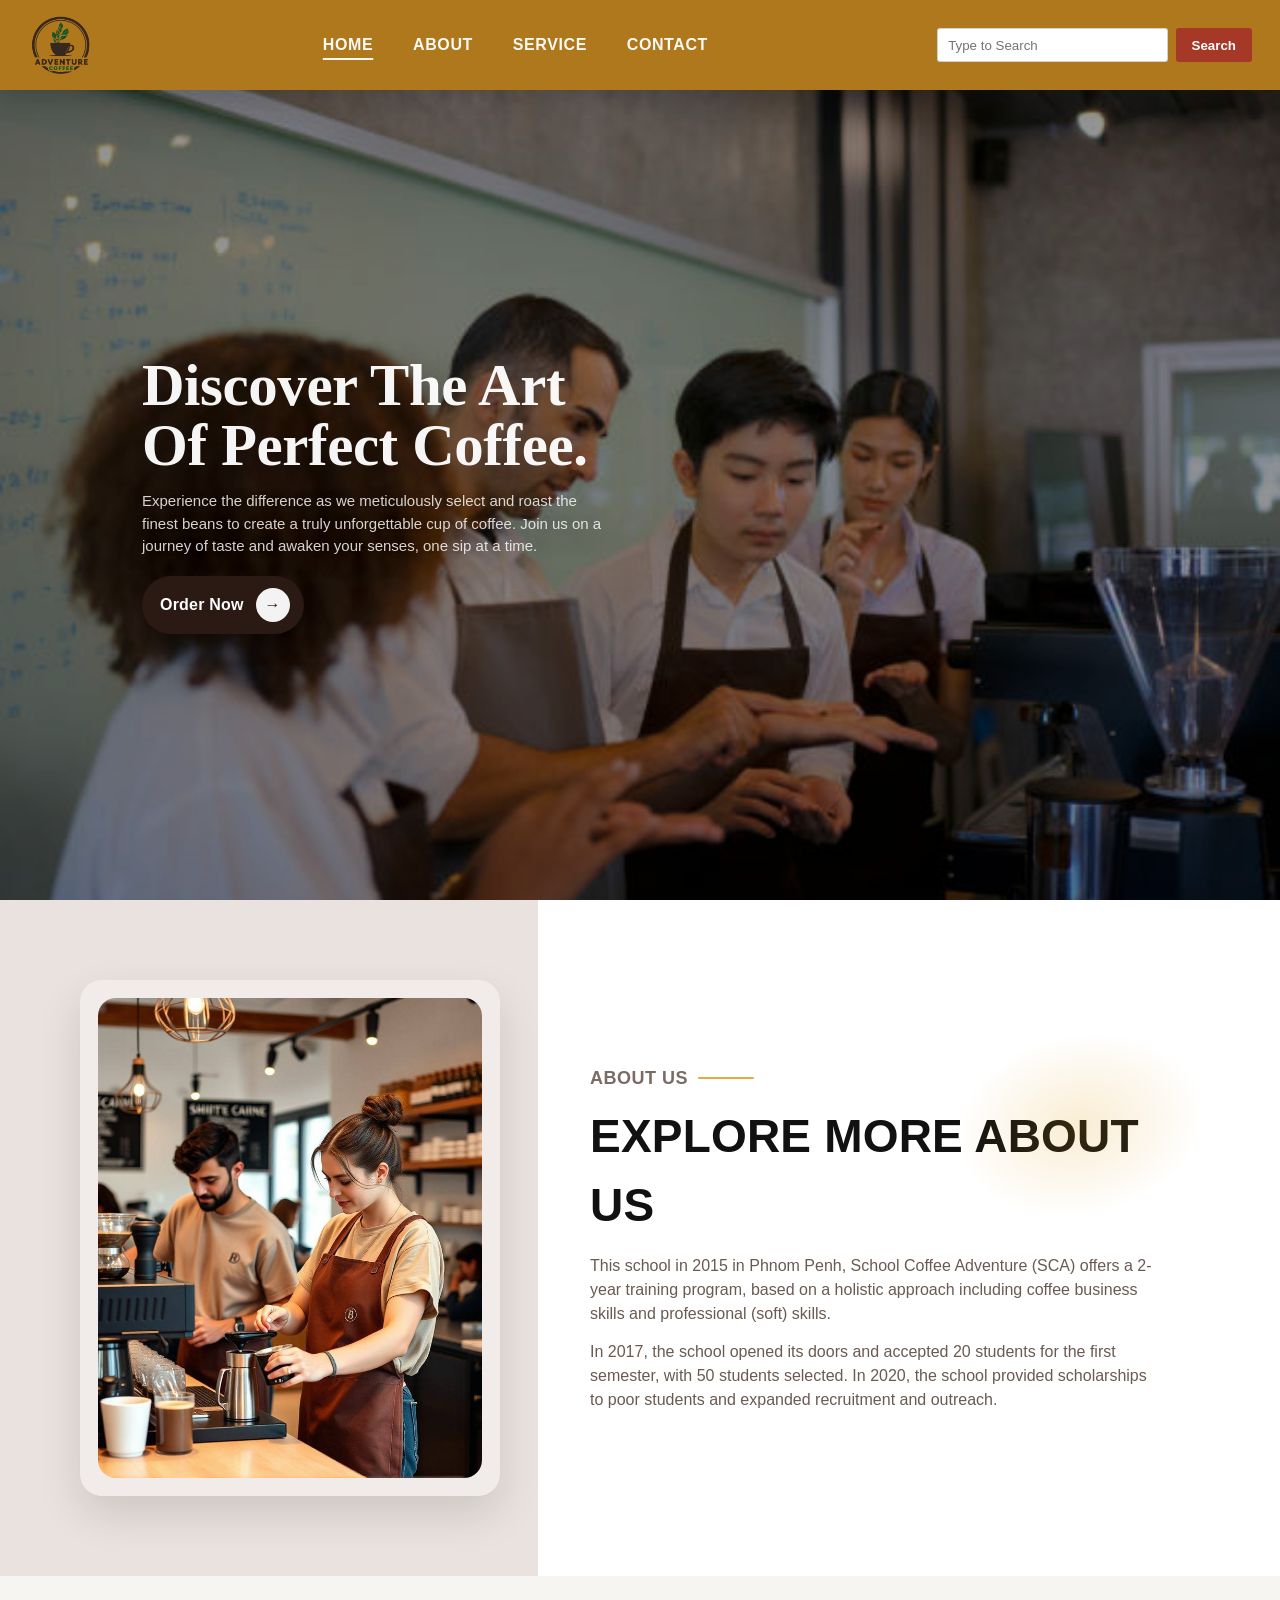
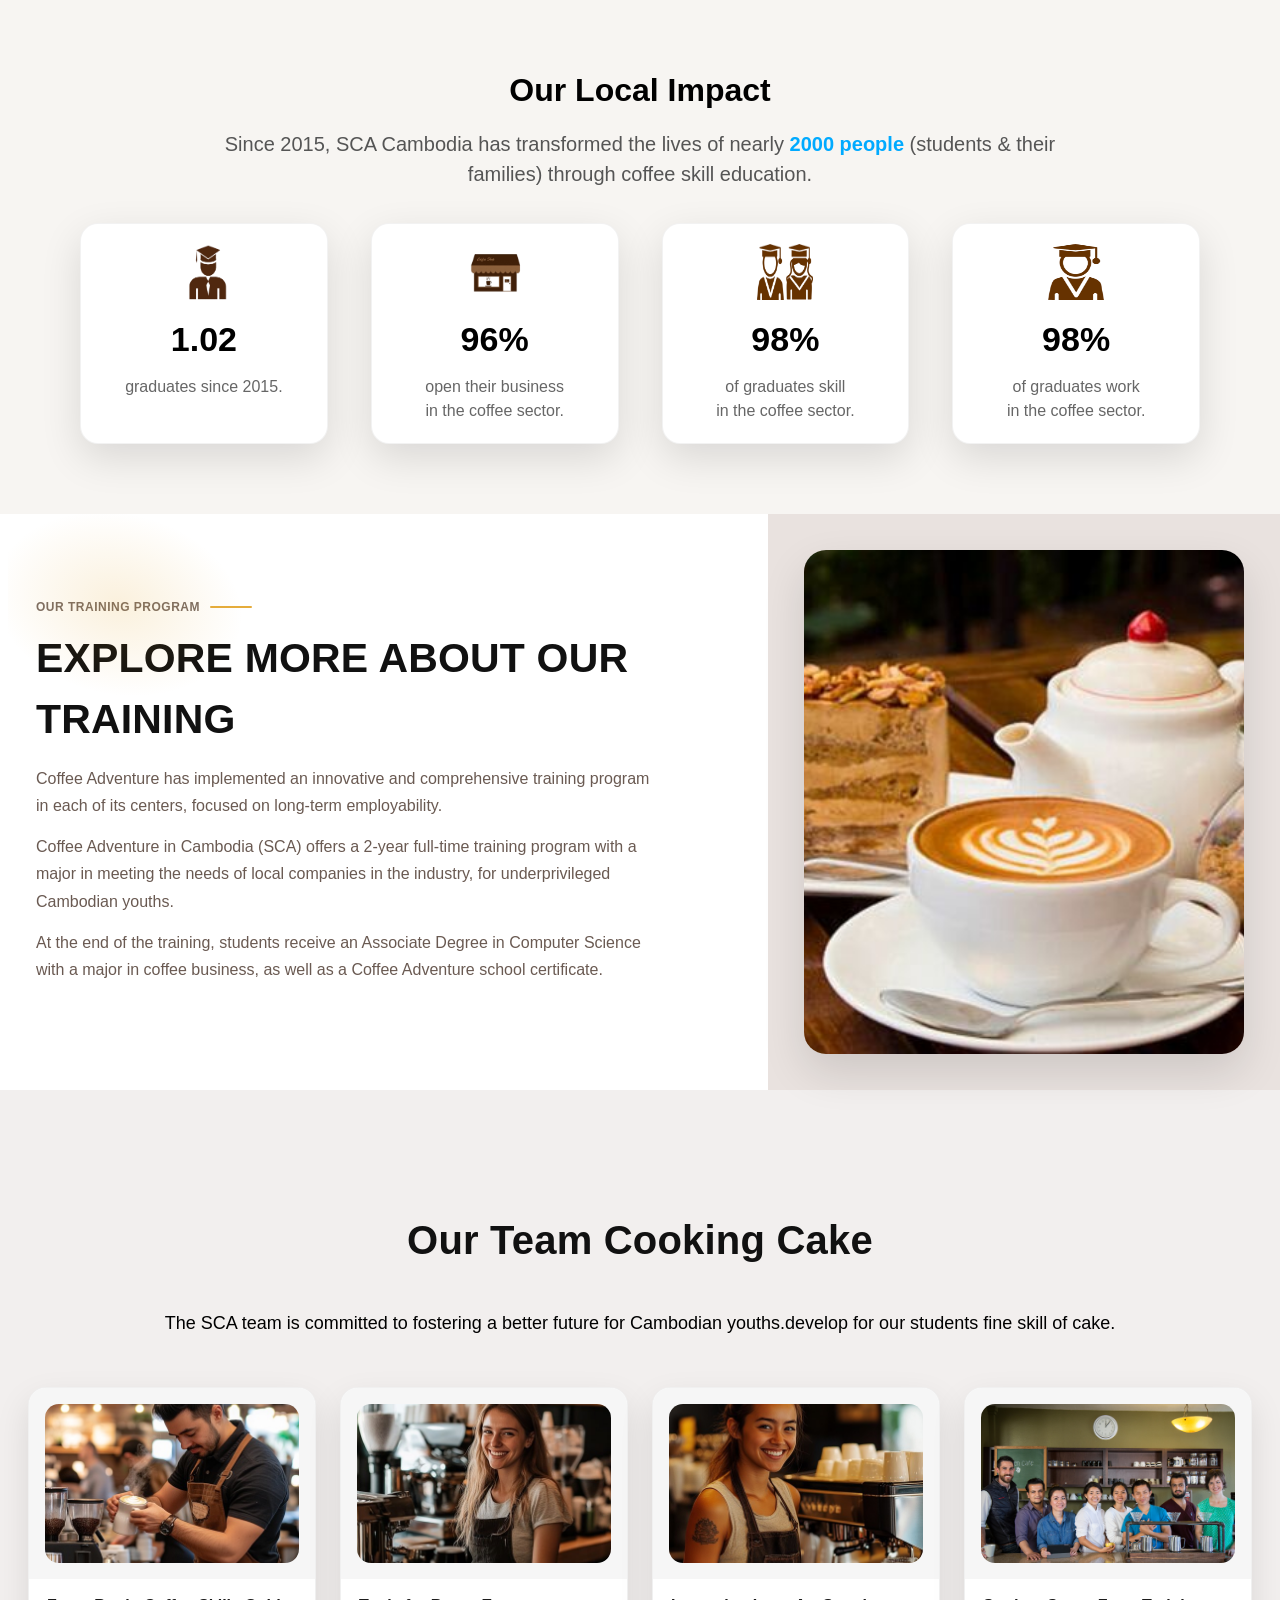
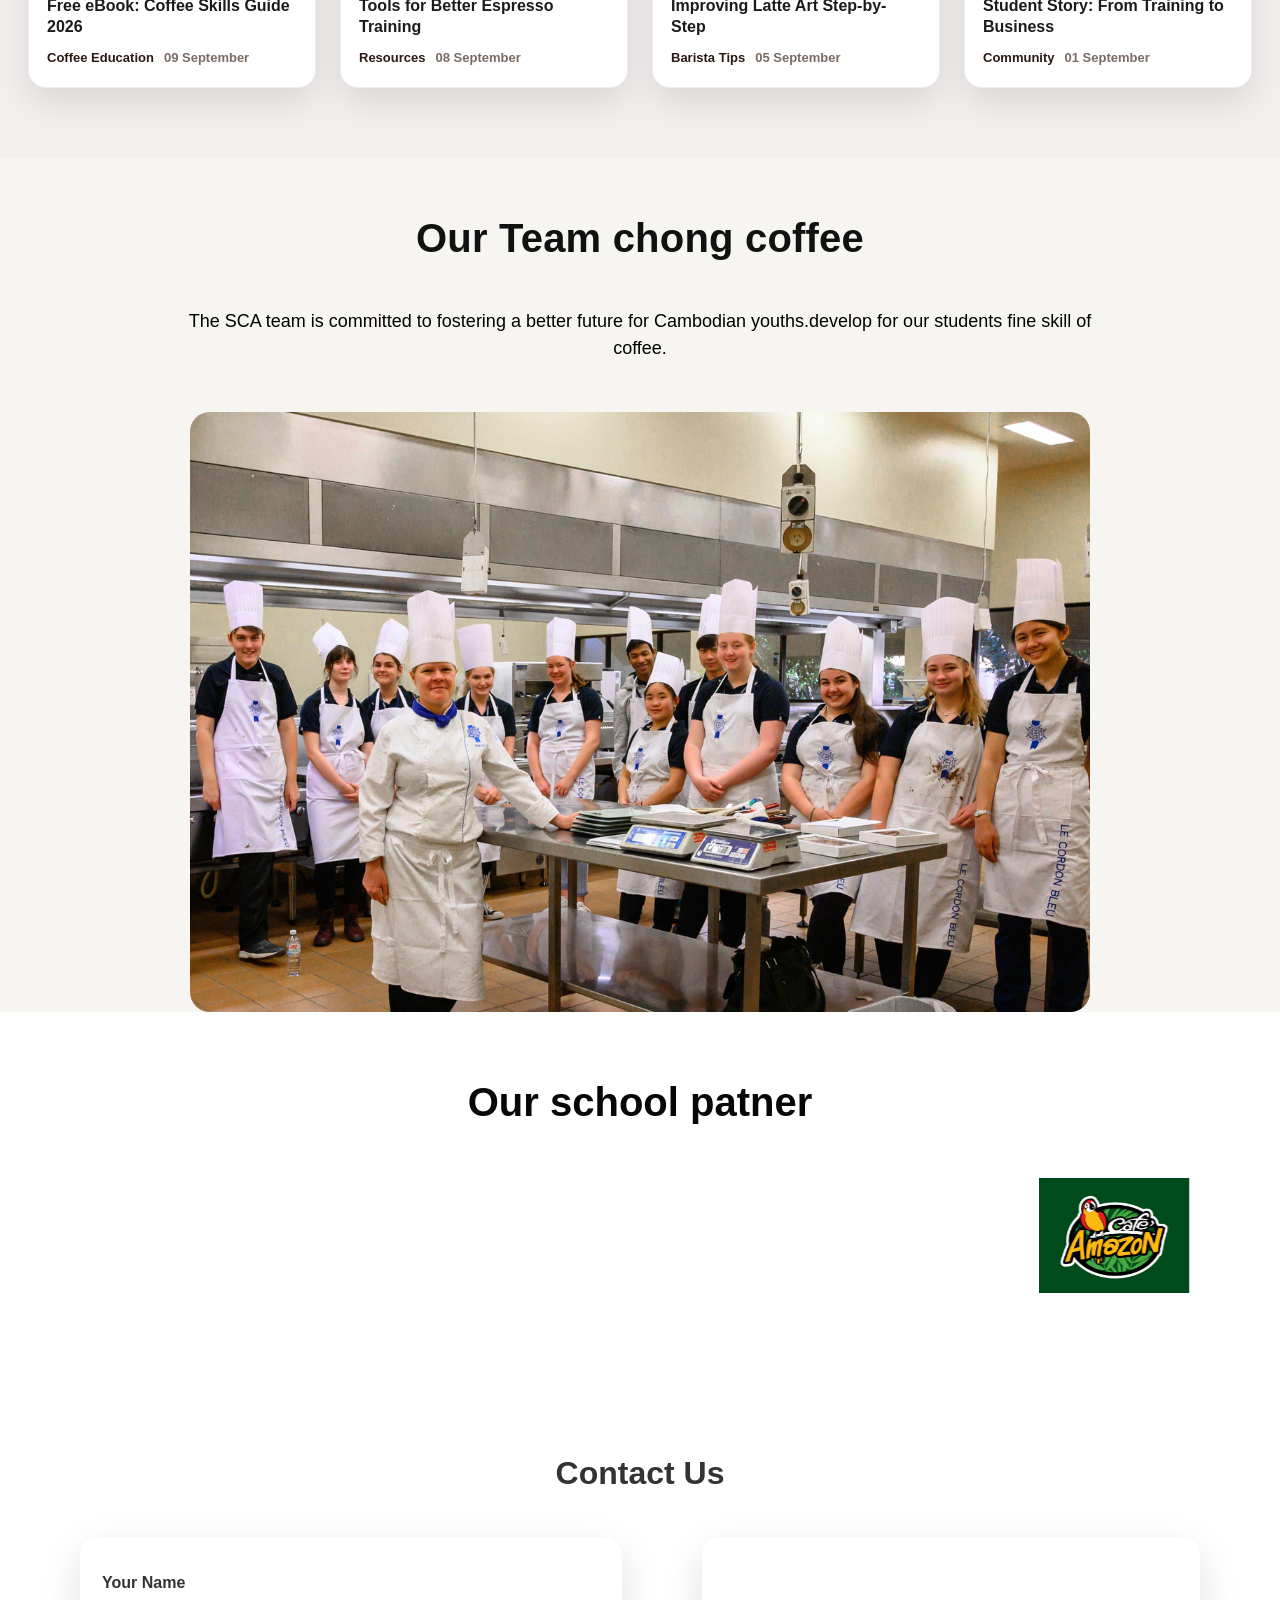
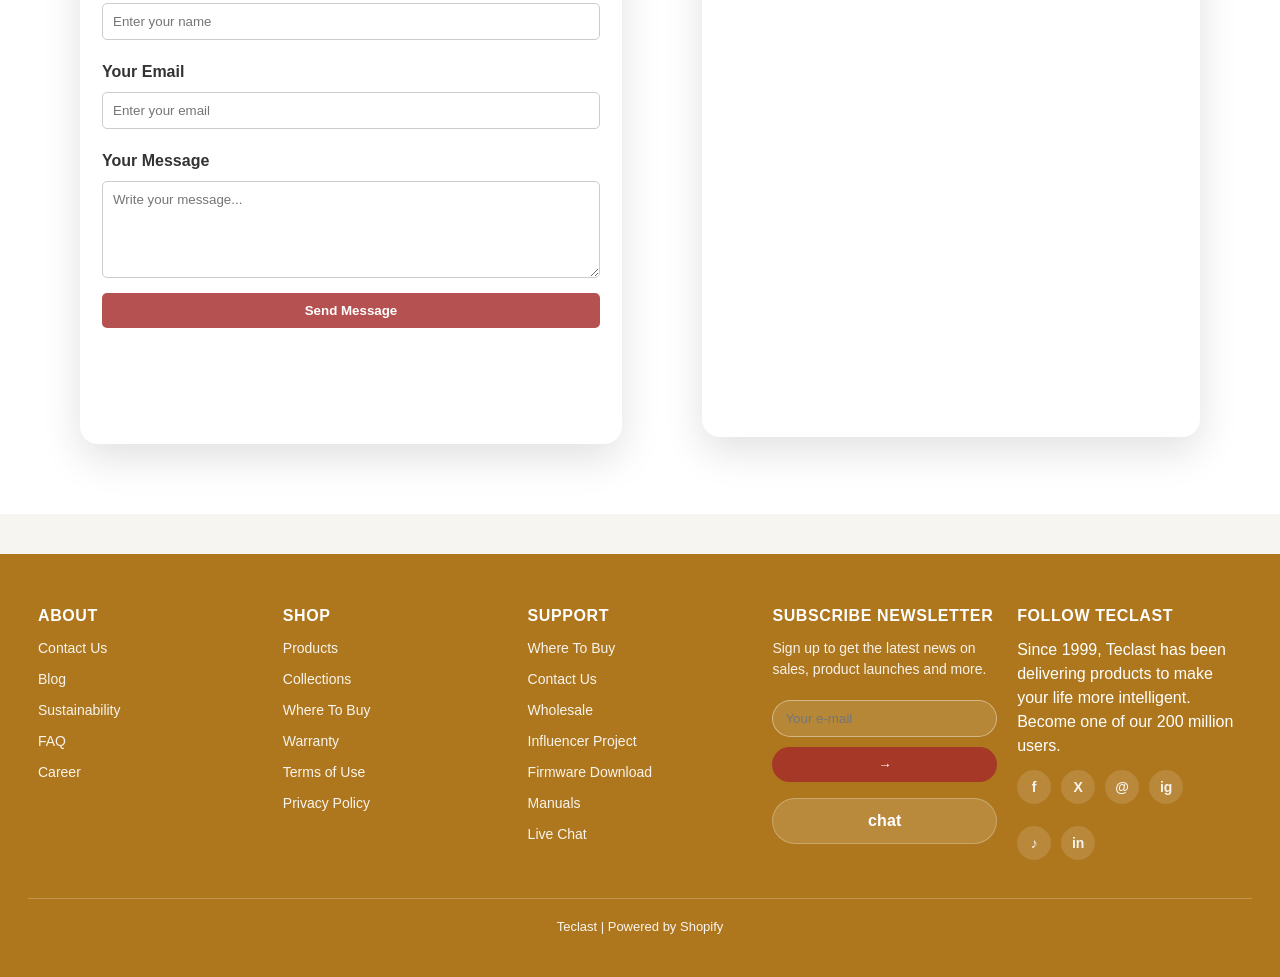
==== commit 15b94953: "link style" ====
--- a/index.html
+++ b/index.html
@@ -307,6 +307,7 @@
 
 
 
+    <script src="./js/nav.js"></script>
 </body>
 
 </html>
--- a/css/nav.css
+++ b/css/nav.css
@@ -2,6 +2,8 @@
   --brand: rgba(168, 108, 10, 0.918);
   --brand-2: rgba(165, 42, 42, 0.815);
   --pad: clamp(16px, 3vw, 28px);
+  --header-height: 90px;
+  --header-offset: var(--header-height);
 }
 
 /* Keep header sizing consistent across all pages */
@@ -10,6 +12,14 @@
 .head-container *::before,
 .head-container *::after {
   box-sizing: border-box;
+}
+
+html {
+  scroll-padding-top: var(--header-offset);
+}
+
+body {
+  padding-top: var(--header-offset);
 }
 
 .sr-only {
@@ -26,16 +36,19 @@
 
 .head-container {
   background-color: var(--brand);
-  height: 90px;
+  height: var(--header-height);
   width: 100%;
   display: grid;
   grid-template-columns: auto 1fr auto;
   align-items: center;
   padding: 0 var(--pad);
-  position: sticky;
+  position: fixed;
   top: 0;
+  left: 0;
+  right: 0;
   z-index: 1000;
   box-shadow: 0 10px 24px rgba(0, 0, 0, 0.12);
+  overflow-x: visible;
 }
 
 .head-one {
@@ -82,20 +95,21 @@
 .search {
   display: flex;
   align-items: center;
-  gap: 14px;
+  gap: 8px;
   justify-self: end;
   max-width: 100%;
 }
 
 .search input {
-  padding: 10px 14px;
-  height: 44px;
+  padding: 6px 10px;
+  height: 34px;
   border: 1px solid rgba(0, 0, 0, 0.18);
   outline: none;
   border-radius: 3px;
   background: #fff;
   color: #222;
-  width: clamp(220px, 34vw, 620px);
+  width: clamp(150px, 18vw, 320px);
+  min-width: 0;
   max-width: 100%;
 }
 
@@ -111,8 +125,8 @@
 .search button {
   background: var(--brand-2);
   border: none;
-  height: 44px;
-  padding: 0 26px;
+  height: 34px;
+  padding: 0 16px;
   cursor: pointer;
   color: #fff;
   border-radius: 3px;
@@ -121,6 +135,11 @@
 
 .search button:hover {
   filter: brightness(1.05);
+}
+
+.search button:focus-visible {
+  outline: none;
+  box-shadow: 0 0 0 4px rgba(255, 255, 255, 0.22);
 }
 
 @media (max-width: 980px) {
@@ -144,7 +163,7 @@
   }
 
   .search input {
-    width: min(520px, 100%);
+    width: min(420px, 100%);
   }
 }
 
